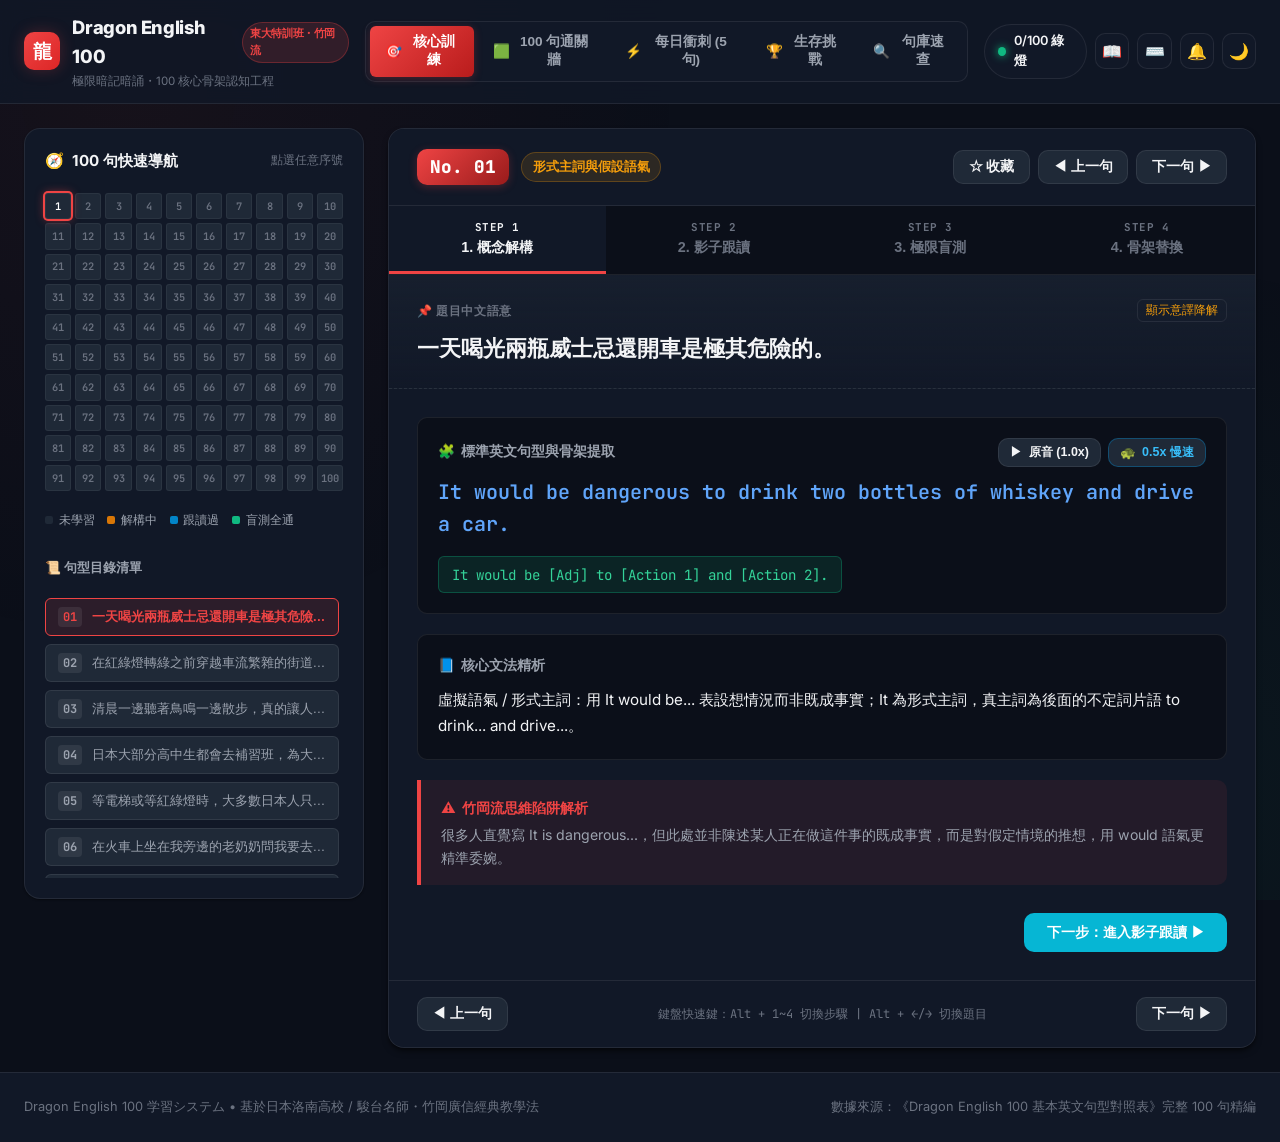
==== index.html @ 89b25649 "initial version" ====
<!DOCTYPE html>
<html lang="zh-TW" data-theme="dark">
<head>
  <meta charset="UTF-8">
  <meta name="viewport" content="width=device-width, initial-scale=1.0">
  <title>Dragon English 100 - 竹岡廣信「極限暗記暗誦」學習系統</title>
  <meta name="description" content="依據日本東大特訓班《龍櫻》名師竹岡廣信經典《Dragon English 基本英文100》打造的高效英語大腦骨架訓練 Web 應用。">
  <link rel="stylesheet" href="style.css">
  <link rel="preconnect" href="https://fonts.googleapis.com">
  <link rel="preconnect" href="https://fonts.gstatic.com" crossorigin>
  <link href="https://fonts.googleapis.com/css2?family=Inter:wght@400;500;600;700;800&family=JetBrains+Mono:wght@400;500;600;700;800&display=swap" rel="stylesheet">
</head>
<body>
  <!-- Ambient Background Lighting -->
  <div class="bg-ambient"></div>

  <!-- Header & Navigation -->
  <header>
    <div class="header-container">
      <div class="brand" onclick="app.switchView('study')">
        <div class="brand-icon">龍</div>
        <div class="brand-titles">
          <div class="brand-main">
            Dragon English 100
            <span class="brand-badge">東大特訓班・竹岡流</span>
          </div>
          <div class="brand-sub">極限暗記暗誦・100 核心骨架認知工程</div>
        </div>
      </div>

      <nav class="nav-tabs">
        <button class="nav-tab-btn active" data-view="study">
          <span>🎯</span> 核心訓練
        </button>
        <button class="nav-tab-btn" data-view="grid">
          <span>🟩</span> 100 句通關牆
        </button>
        <button class="nav-tab-btn" data-view="sprint">
          <span>⚡</span> 每日衝刺 (5句)
        </button>
        <button class="nav-tab-btn" data-view="survival">
          <span>🏆</span> 生存挑戰
        </button>
        <button class="nav-tab-btn" data-view="explorer">
          <span>🔍</span> 句庫速查
        </button>
      </nav>

      <div class="header-actions">
        <div class="header-stats-pill" title="100 句盲測全通關進度">
          <span class="stat-green-dot"></span>
          <span id="header-mastered-count">0/100 綠燈</span>
        </div>
        <button class="btn-icon" id="btn-open-guide" title="竹岡廣信暗記暗誦法導讀">📖</button>
        <button class="btn-icon" id="btn-open-shortcuts" title="鍵盤快捷鍵指南">⌨️</button>
        <button class="btn-icon" id="btn-toggle-sound" title="切換音效提示">🔔</button>
        <button class="btn-icon" id="btn-toggle-theme" title="切換深淺模式">🌙</button>
      </div>
    </div>
  </header>

  <!-- Main Content Areas -->
  <main>

    <!-- VIEW 1: STUDY & FOUR-STEP INTERACTIVE WORKSPACE -->
    <section class="view-section active" data-view="study" id="view-study">
      <div class="study-layout">
        
        <!-- Left Sidebar: Mini Grid & Quick Selector -->
        <aside class="study-sidebar">
          <div class="sidebar-header">
            <span class="sidebar-title"><span>🧭</span> 100 句快速導航</span>
            <span class="shortcuts-hint">點選任意序號</span>
          </div>

          <!-- Mini 10x10 Grid -->
          <div class="mini-grid" id="mini-grid"></div>

          <!-- Grid Status Legend -->
          <div class="grid-legend">
            <div class="legend-item"><span class="legend-dot" style="background: var(--grid-unstarted);"></span>未學習</div>
            <div class="legend-item"><span class="legend-dot" style="background: var(--grid-learning);"></span>解構中</div>
            <div class="legend-item"><span class="legend-dot" style="background: var(--grid-shadowed);"></span>跟讀過</div>
            <div class="legend-item"><span class="legend-dot" style="background: var(--grid-mastered);"></span>盲測全通</div>
          </div>

          <!-- Sidebar Quick Sentence List -->
          <div style="font-size: 0.8rem; font-weight: 700; color: var(--text-secondary); margin-top: 0.5rem;">
            📜 句型目錄清單
          </div>
          <div class="sidebar-list-container" id="sidebar-sentence-list"></div>
        </aside>

        <!-- Right Main Panel: Four-Step Training Deck -->
        <div class="study-card-panel">
          
          <!-- Card Header Bar -->
          <div class="card-header-bar">
            <div class="card-index-title">
              <span class="card-number-badge" id="card-id-badge">No. 01</span>
              <span class="card-category-tag" id="card-category-tag">形式主詞與假設語氣</span>
            </div>
            <div class="card-nav-controls">
              <button class="btn-pill btn-bookmark" id="btn-bookmark">☆ 收藏</button>
              <button class="btn-pill" id="btn-prev-sentence" title="上一句 (Alt + ←)">◀ 上一句</button>
              <button class="btn-pill" id="btn-next-sentence" title="下一句 (Alt + →)">下一句 ▶</button>
            </div>
          </div>

          <!-- Four-Step Tabs Header -->
          <div class="step-tabs-container">
            <button class="step-tab active" data-step="1">
              <span class="step-tab-num">STEP 1</span>
              <span class="step-tab-title">1. 概念解構</span>
            </button>
            <button class="step-tab" data-step="2">
              <span class="step-tab-num">STEP 2</span>
              <span class="step-tab-title">2. 影子跟讀</span>
            </button>
            <button class="step-tab" data-step="3">
              <span class="step-tab-num">STEP 3</span>
              <span class="step-tab-title">3. 極限盲測</span>
            </button>
            <button class="step-tab" data-step="4">
              <span class="step-tab-num">STEP 4</span>
              <span class="step-tab-title">4. 骨架替換</span>
            </button>
          </div>

          <!-- The Chinese Sentence Banner (Always Visible anchor) -->
          <div class="chinese-prompt-banner">
            <div class="prompt-label-row">
              <span class="prompt-label">📌 題目中文語意</span>
              <button class="btn-toggle-simplified" id="btn-toggle-simplified">顯示意譯降解</button>
            </div>
            <div class="main-cn-text" id="prompt-main-cn">一天喝光兩瓶威士忌還開車是極其危險的。</div>
            <div class="simplified-cn-text" id="prompt-simplified-cn">💡 和文和訳（思考降解）：如果喝了兩瓶威士忌又開車，那會非常危險。</div>
          </div>

          <!-- ========================================== -->
          <!-- STEP 1 CONTENT: 概念解構                   -->
          <!-- ========================================== -->
          <div class="step-content-body active" data-step="1" id="step-1-body">
            <div class="deconstruct-grid">
              
              <!-- English Standard & Syntax Skeleton -->
              <div class="deconstruct-block">
                <div style="display: flex; justify-content: space-between; align-items: center; margin-bottom: 0.6rem; flex-wrap: wrap; gap: 0.5rem;">
                  <div class="block-title" style="margin-bottom: 0;"><span>🧩</span> 標準英文句型與骨架提取</div>
                  <div style="display: flex; gap: 0.4rem; align-items: center;">
                    <button class="btn-pill" id="btn-step1-speak" style="font-size: 0.78rem; padding: 0.3rem 0.7rem;" title="播放標準原音">
                      <span>▶</span> 原音 (1.0x)
                    </button>
                    <button class="btn-pill" id="btn-step1-speak-half" style="font-size: 0.78rem; padding: 0.3rem 0.7rem; color: #38bdf8; border-color: rgba(2, 132, 199, 0.4);" title="0.5 倍慢速朗讀，聽清每個單字發音細節">
                      <span>🐢</span> 0.5x 慢速
                    </button>
                  </div>
                </div>
                <div class="english-sentence-preview" id="deconstruct-en-preview">
                  It would be dangerous to drink two bottles of whiskey and drive a car.
                </div>
                <div class="syntax-skeleton-tag" id="deconstruct-skeleton">
                  It would be [Adj] to [Action 1] and [Action 2].
                </div>
              </div>

              <!-- Core Grammar Explanation -->
              <div class="deconstruct-block">
                <div class="block-title"><span>📘</span> 核心文法精析</div>
                <div class="grammar-explanation-text" id="deconstruct-grammar">
                  虛擬語氣 / 形式主詞：用 It would be... 表設想情況而非既成事實；It 為形式主詞，真主詞為後面的不定詞片語 to drink... and drive...。
                </div>
              </div>

              <!-- Pitfall & Native Mindset Alert -->
              <div class="pitfall-alert-box">
                <div class="pitfall-title"><span>⚠️</span> 竹岡流思維陷阱解析</div>
                <div class="pitfall-body" id="deconstruct-pitfall">
                  很多人直覺寫 It is dangerous...，但此處並非陳述某人正在做這件事的既成事實，而是對假定情境的推想，用 would 語氣更精準委婉。
                </div>
              </div>

              <!-- Next Action Button -->
              <div style="display: flex; justify-content: flex-end; margin-top: 0.5rem;">
                <button class="btn-pill" onclick="app.switchStep(2)" style="background: var(--accent-cyan); color: #fff; border: none; padding: 0.65rem 1.4rem;">
                  下一步：進入影子跟讀 ▶
                </button>
              </div>

            </div>
          </div>

          <!-- ========================================== -->
          <!-- STEP 2 CONTENT: 影子跟讀 (Shadowing)      -->
          <!-- ========================================== -->
          <div class="step-content-body" data-step="2" id="step-2-body">
            <div class="shadowing-container">
              <div class="shadowing-card">
                <div style="font-size: 0.85rem; font-weight: 700; color: var(--text-muted); text-transform: uppercase;">
                  🎧 聽原音節奏，語音肌肉同步跟讀
                </div>
                
                <div class="shadowing-en-text" id="shadowing-en-text">
                  It would be dangerous to drink two bottles of whiskey and drive a car.
                </div>

                <!-- Waveform Animation -->
                <div class="audio-waveform" id="audio-waveform">
                  <div class="wave-bar"></div>
                  <div class="wave-bar"></div>
                  <div class="wave-bar"></div>
                  <div class="wave-bar"></div>
                  <div class="wave-bar"></div>
                  <div class="wave-bar"></div>
                  <div class="wave-bar"></div>
                  <div class="wave-bar"></div>
                  <div class="wave-bar"></div>
                  <div class="wave-bar"></div>
                </div>

                <!-- Audio Speed & Voice Controls -->
                <div class="audio-controls-row">
                  <button class="btn-play-large" id="btn-play-shadow" title="以當前語速朗讀原音 (Space)">
                    <span>▶</span> 播放原音 (Space)
                  </button>

                  <button class="btn-play-half" id="btn-play-half-speed" title="以 0.5 倍超慢速朗讀，聽清每個單字咬字與連音細節">
                    <span>🐢</span> 0.5x 慢速朗讀
                  </button>

                  <button class="btn-pill" id="btn-loop-shadow">
                    🔄 開始循環跟讀 (3次)
                  </button>

                  <div class="audio-settings-group">
                    <span>⚡ 語速:</span>
                    <select class="select-rate" id="select-rate">
                      <option value="0.5">0.5x (超慢清晰)</option>
                      <option value="0.8">0.8x (慢速雕刻)</option>
                      <option value="1.0" selected>1.0x (標準語速)</option>
                      <option value="1.2">1.2x (極速挑戰)</option>
                    </select>
                  </div>

                  <div class="audio-settings-group">
                    <span>🗣️ 口音:</span>
                    <select class="select-voice" id="select-voice"></select>
                  </div>
                </div>

                <div class="shadowing-loop-badge">
                  <span>💡 影子跟讀訣竅：耳朵聽到的半秒後，嘴巴立刻不看文字同步複誦，定型語音神經肌肉。</span>
                </div>
              </div>

              <!-- Complete Shadowing Button -->
              <button class="btn-shadow-complete" id="btn-shadow-complete">
                <span>✓</span> 我已跟讀熟練，進入極限盲測
              </button>
            </div>
          </div>

          <!-- ========================================== -->
          <!-- STEP 3 CONTENT: 極限盲測默寫 (Blind Recall)-->
          <!-- ========================================== -->
          <div class="step-content-body" data-step="3" id="step-3-body">
            <div class="blind-recall-box">
              
              <!-- Countdown Bar -->
              <div class="countdown-bar-container">
                <div class="countdown-timer">
                  <span>⚡ 3秒神經反射倒數:</span>
                  <span class="timer-number" id="timer-count">3</span>
                  <span id="reflex-badge" class="brand-badge" style="display: none; background: rgba(16, 185, 129, 0.15); color: #10b981; border-color: #10b981;">
                    瞬發反射達成
                  </span>
                </div>
                <div class="recall-options-row">
                  <label class="checkbox-label">
                    <input type="checkbox" id="chk-countdown" checked>
                    開啟3秒倒數
                  </label>
                  <label class="checkbox-label">
                    <input type="checkbox" id="chk-strict-mode">
                    嚴格模式 (精確大小寫與標點)
                  </label>
                </div>
              </div>

              <!-- Terminal Coding Editor Style Input -->
              <div class="terminal-input-container">
                <div class="terminal-header">
                  <div class="terminal-dots">
                    <span class="dot dot-red"></span>
                    <span class="dot dot-yellow"></span>
                    <span class="dot dot-green"></span>
                  </div>
                  <div class="terminal-title">BLIND RECALL CONSOLE // STRICT WORD-DIFF</div>
                  <div class="shortcuts-hint">按 Enter 提交比對</div>
                </div>

                <textarea 
                  class="typing-textarea" 
                  id="typing-area" 
                  placeholder="只看題目中文，在此盲打完整英文句子（不假思索、一字不差）..."
                  autocomplete="off" 
                  autocorrect="off" 
                  autocapitalize="off" 
                  spellcheck="false"
                ></textarea>

                <div class="terminal-actions-bar">
                  <div style="display: flex; gap: 0.5rem; align-items: center;">
                    <button class="btn-peek-hint" id="btn-peek-hint" title="按 Tab 或點擊偷看提示">
                      👀 首字母提示 (Tab)
                    </button>
                    <span class="shortcuts-hint">Ctrl+Space 聽提示</span>
                  </div>

                  <button class="btn-submit-recall" id="btn-submit-recall">
                    <span>⚡</span> 提交驗證 (Enter)
                  </button>
                </div>
              </div>

              <!-- High Precision Diff Result Panel -->
              <div class="diff-result-panel" id="diff-result-panel">
                <div class="diff-header">
                  <div class="diff-status-badge perfect" id="diff-badge">
                    ✓ 100% 精準通關 (Mastered)
                  </div>
                  <button class="btn-pill" onclick="app.resetRecallState(); document.getElementById('typing-area').focus();" style="font-size: 0.78rem;">
                    🔄 重新盲測
                  </button>
                </div>

                <div class="diff-tokens-wrapper" id="diff-tokens-wrapper"></div>

                <div class="standard-solution-row">
                  <div>🎯 標準母語骨架參考：</div>
                  <div class="standard-solution-text" id="diff-standard-solution"></div>
                </div>

                <div style="display: flex; justify-content: flex-end; margin-top: 1rem;">
                  <button class="btn-pill" onclick="app.switchStep(4)" style="background: var(--accent-emerald); color: #fff; border: none;">
                    通關！進入骨架替換沙盒 ▶
                  </button>
                </div>
              </div>

            </div>
          </div>

          <!-- ========================================== -->
          <!-- STEP 4 CONTENT: 骨架替換沙盒 (Slot-Filling)-->
          <!-- ========================================== -->
          <div class="step-content-body" data-step="4" id="step-4-body">
            <div class="slot-sandbox-grid">
              
              <!-- Pattern Extraction Box -->
              <div class="slot-pattern-box">
                <div class="block-title"><span>🏗️</span> 文法骨架公式萃取</div>
                <div class="slot-formula" id="slot-formula-display">
                  It would be [Adj] to [Action 1] and [Action 2].
                </div>
              </div>

              <!-- Official Substitution Demo -->
              <div class="demo-substitution-box">
                <div class="block-title"><span>💼</span> 實戰情境抽換示範 (職場/日常實用)</div>
                <div class="demo-en" id="demo-slot-en">
                  It would be unwise to deploy the code and leave the office immediately.
                </div>
                <div class="demo-cn" id="demo-slot-cn">
                  發布代碼後立刻離開辦公室是極不明智的。
                </div>
              </div>

              <!-- User Custom Slot Writing -->
              <div class="user-slot-custom-card">
                <div class="block-title"><span>✍️</span> 打造你的個人造句筆記 (Slot-Filling Sandbox)</div>
                <input 
                  type="text" 
                  class="user-slot-input" 
                  id="user-slot-en-input" 
                  placeholder="保留核心骨架，寫入你工作或生活的英文造句..."
                >
                <input 
                  type="text" 
                  class="user-slot-cn-input" 
                  id="user-slot-cn-input" 
                  placeholder="此句的中文意思..."
                >
                <button class="btn-save-slot" id="btn-save-slot">
                  💾 儲存到個人筆記本
                </button>
              </div>

              <!-- Action next sentence -->
              <div style="display: flex; justify-content: space-between; align-items: center; margin-top: 1rem;">
                <button class="btn-pill" onclick="app.switchStep(3)">
                  ◀ 返回盲測重溫
                </button>
                <button class="btn-pill" onclick="if (app.currentId < 100) app.loadSentence(app.currentId + 1); app.switchStep(1);" style="background: var(--accent-dragon); color: #fff; border: none;">
                  進入下一句 (No. Next) ▶
                </button>
              </div>

            </div>
          </div>

          <!-- Bottom Footer Navigation Bar -->
          <div class="card-bottom-footer">
            <button class="btn-pill" id="btn-bottom-prev">◀ 上一句</button>
            <span class="shortcuts-hint">鍵盤快速鍵：Alt + 1~4 切換步驟 | Alt + ←/→ 切換題目</span>
            <button class="btn-pill" id="btn-bottom-next">下一句 ▶</button>
          </div>

        </div>

      </div>
    </section>

    <!-- VIEW 2: 100-GRID MASTERY WALL (10x10 全綠通關牆) -->
    <section class="view-section" data-view="grid" id="view-grid">
      <div class="grid-view-container">
        
        <!-- Header & Stats Overview -->
        <div class="grid-view-header">
          <div>
            <h2 style="font-size: 1.5rem; font-weight: 800; display: flex; align-items: center; gap: 0.6rem;">
              <span>🟩</span> 100 句全綠通關牆
            </h2>
            <p style="color: var(--text-secondary); font-size: 0.9rem; margin-top: 0.2rem;">
              竹岡名言：「每熟記一句，大腦就多一條自動化反射神經。」目標是點亮整座 10x10 綠燈矩陣！
            </p>
          </div>

          <div class="grid-stats-cards">
            <div class="stat-card">
              <div class="stat-number stat-val-mastered" style="color: var(--accent-emerald);">0</div>
              <div class="stat-title">已點亮綠燈</div>
            </div>
            <div class="stat-card">
              <div class="stat-number stat-val-percent" style="color: #38bdf8;">0%</div>
              <div class="stat-title">全句通關率</div>
            </div>
            <div class="stat-card">
              <div class="stat-number stat-val-learning" style="color: #fbbf24;">0</div>
              <div class="stat-title">研練中</div>
            </div>
            <div class="stat-card">
              <div class="stat-number stat-val-mistakes" style="color: #ef4444;">0</div>
              <div class="stat-title">錯題待強化</div>
            </div>
          </div>
        </div>

        <!-- Filter Tags -->
        <div class="grid-filter-bar">
          <button class="btn-filter-tag active" data-filter="all">全部 (100)</button>
          <button class="btn-filter-tag" data-filter="mastered">已通關綠燈</button>
          <button class="btn-filter-tag" data-filter="incomplete">未通關</button>
          <button class="btn-filter-tag" data-filter="mistakes">錯題強化庫</button>
          <button class="btn-filter-tag" data-filter="bookmarked">我的收藏</button>
        </div>

        <!-- The 10x10 Large Grid Wall -->
        <div class="large-100-grid" id="large-100-grid"></div>

      </div>
    </section>

    <!-- VIEW 3: DAILY SPRINT (每日衝刺 5 句) -->
    <section class="view-section" data-view="sprint" id="view-sprint">
      <div class="sprint-container">
        
        <div class="sprint-header-card">
          <div>
            <h2 style="font-size: 1.4rem; font-weight: 800; display: flex; align-items: center; gap: 0.5rem;">
              <span>⚡</span> 每日 5 句極限衝刺 (Daily Sprint)
            </h2>
            <p style="color: var(--text-secondary); font-size: 0.88rem; margin-top: 0.2rem;">
              依據艾賓浩斯間隔重複法：精選 3 句新句 + 2 句溫故複習句，10 分鐘形成記憶高壓閉環。
            </p>
          </div>
          <div class="sprint-progress-dots" id="sprint-progress-dots"></div>
        </div>

        <div id="sprint-content-area" class="study-card-panel" style="padding: 2rem;">
          <div style="font-size: 0.8rem; font-weight: 700; color: var(--text-muted); text-transform: uppercase; margin-bottom: 0.5rem;">
            🎯 題目中文提示
          </div>
          <div style="font-size: 1.4rem; font-weight: 700; margin-bottom: 1.5rem; line-height: 1.5;" id="sprint-prompt-cn">
            題目載入中...
          </div>

          <div class="terminal-input-container">
            <div class="terminal-header">
              <span class="terminal-title">SPRINT RECALL // INSTANT TYPING</span>
              <span class="shortcuts-hint">按 Enter 送出</span>
            </div>
            <textarea 
              class="typing-textarea" 
              id="sprint-typing-area" 
              placeholder="請直接盲打英文句子..."
              style="min-height: 85px;"
            ></textarea>
            <div style="display: flex; justify-content: space-between; align-items: center; margin-top: 0.75rem;">
              <button class="btn-pill" id="btn-skip-sprint" style="font-size: 0.8rem;">
                跳過此題 ⏭
              </button>
              <button class="btn-submit-recall" id="btn-submit-sprint">
                驗證並晉級 ▶
              </button>
            </div>
          </div>

          <div class="diff-result-panel" id="sprint-diff-panel" style="margin-top: 1.25rem;">
            <div id="sprint-diff-feedback"></div>
          </div>
        </div>

      </div>
    </section>

    <!-- VIEW 4: SURVIVAL CHALLENGE (百句極限生存戰) -->
    <section class="view-section" data-view="survival" id="view-survival">
      <div class="survival-container">
        
        <div class="survival-hud">
          <div class="survival-lives" id="survival-hearts">❤️❤️❤️</div>
          <div class="survival-score-board" id="survival-score">得分: 0</div>
          <div style="font-size: 0.95rem; font-weight: 700; color: #38bdf8;" id="survival-streak">連勝: 0</div>
          <div style="font-size: 0.85rem; color: var(--text-muted);" id="survival-highscore">歷史最佳: 0</div>
        </div>

        <!-- Start Card -->
        <div class="study-card-panel" id="survival-start-card" style="padding: 3rem 2rem; text-align: center;">
          <h2 style="font-size: 1.7rem; font-weight: 800; color: #ef4444; margin-bottom: 1rem;">
            🔥 百句極限生存挑戰 (Survival Mode)
          </h2>
          <p style="color: var(--text-secondary); max-width: 550px; margin: 0 auto 2rem; line-height: 1.7;">
            高壓無提示盲測！從 100 句中隨機抽題，每題限時 20 秒。答錯一字或超時即扣 1 顆心，連勝將啟動得分加倍乘數，挑戰你的神經肌肉極限！
          </p>
          <button class="btn-submit-recall" id="btn-start-survival" style="font-size: 1.1rem; padding: 0.8rem 2.2rem; margin: 0 auto;">
            ⚡ 立即開始挑戰
          </button>
        </div>

        <!-- Gameplay Card -->
        <div class="study-card-panel" id="survival-play-card" style="padding: 2rem; display: none;">
          <div style="display: flex; justify-content: space-between; align-items: center; margin-bottom: 0.75rem;">
            <span style="font-size: 0.8rem; font-weight: 700; color: var(--text-muted);">SURVIVAL QUESTION</span>
            <span style="font-family: var(--font-mono); font-weight: 800; font-size: 1.1rem; color: #ef4444;" id="survival-timer-val">20s</span>
          </div>

          <div style="font-size: 1.35rem; font-weight: 700; margin-bottom: 1.25rem;" id="survival-prompt-cn"></div>

          <div class="terminal-input-container">
            <textarea 
              class="typing-textarea" 
              id="survival-typing-area" 
              placeholder="極速盲打英文..."
              style="min-height: 80px;"
            ></textarea>
            <div style="display: flex; justify-content: flex-end; margin-top: 0.5rem;">
              <button class="btn-submit-recall" id="btn-submit-survival">
                提交驗證 (Enter)
              </button>
            </div>
          </div>
        </div>

        <!-- Game Over Card -->
        <div class="study-card-panel" id="survival-gameover-card" style="padding: 3rem 2rem; text-align: center; display: none;">
          <h2 style="font-size: 1.6rem; font-weight: 800; color: #ef4444; margin-bottom: 0.5rem;">
            💀 生存挑戰結束
          </h2>
          <p style="color: var(--text-secondary); margin-bottom: 1.5rem;">生命值耗盡！但每一次挫折都是神經迴路重建的契機。</p>
          
          <div style="font-size: 2.2rem; font-family: var(--font-mono); font-weight: 800; color: #fbbf24; margin-bottom: 0.5rem;" id="survival-final-score">
            0
          </div>
          <div style="color: var(--text-muted); font-size: 0.9rem; margin-bottom: 2rem;">
            本次得分 | 歷史最高紀錄: <span id="survival-final-high">0</span>
          </div>

          <button class="btn-submit-recall" id="btn-restart-survival" style="margin: 0 auto;">
            🔄 再挑戰一次
          </button>
        </div>

      </div>
    </section>

    <!-- VIEW 5: SENTENCE EXPLORER (全句庫速查) -->
    <section class="view-section" data-view="explorer" id="view-explorer">
      <div class="explorer-container">
        
        <div class="explorer-search-bar">
          <span style="font-size: 1.2rem;">🔍</span>
          <input 
            type="text" 
            class="explorer-input" 
            id="explorer-search-input" 
            placeholder="搜尋關鍵單字、中文語意、句型語法（例如：wish, 倒裝, 形式主詞, 吹風機）..."
          >
          <select class="select-rate" id="explorer-category-select" style="background: var(--bg-tertiary); padding: 4px 10px; border-radius: var(--radius-sm);">
            <option value="all">全部分類 (All Categories)</option>
            <option value="形式主詞與假設語氣">形式主詞與假設語氣</option>
            <option value="時態與副詞子句">時態與副詞子句</option>
            <option value="分詞構句與感官動詞">分詞構句與感官動詞</option>
            <option value="不定詞與數量詞">不定詞與數量詞</option>
            <option value="無生物主詞慣用句">無生物主詞慣用句</option>
            <option value="對稱連接詞結構">對稱連接詞結構</option>
            <option value="倍數比較句型">倍數比較句型</option>
            <option value="心智動詞與 succeed in">心智動詞與重要句型</option>
          </select>
        </div>

        <div class="sentences-table-wrapper" id="sentences-table-wrapper"></div>

      </div>
    </section>

  </main>

  <!-- GUIDE MODAL (竹岡廣信 100 句暗記暗誦法名師導讀) -->
  <div class="modal-overlay" id="guide-modal">
    <div class="modal-box">
      <div class="modal-header">
        <div class="modal-title"><span>📖</span> 竹岡廣信「100 句極限暗記暗誦法」完整導讀</div>
        <button class="btn-icon" id="btn-close-guide">✕</button>
      </div>
      <div class="modal-body">
        
        <div class="guide-quote-box">
          「不要盲目死背成百上千個句型，而是精選 100 個極具代表性的核心句子，徹底理解並一字不差地熟記，以此打通英文寫作與口語表達的骨架。」<br>
          <span style="font-size: 0.85rem; color: #ef4444; font-weight: 700;">—— 竹岡廣信（漫畫《東大特訓班 / 龍櫻》英語名師原型）</span>
        </div>

        <div>
          <h3>一、為什麼是「只練 100 句」？</h3>
          <p>
            許多人學英文陷入「收集癖」：背了 3000 個片語、刷了無數考題，真正要寫 Email 或開口時，腦袋依然先跑出中文，再試圖把每個字逐字直譯，導致文法漏洞百出、語速極慢。
          </p>
          <p>
            竹岡流的核心在於<strong>「認知頻寬的釋放」</strong>：
          </p>
          <ul>
            <li><strong>打造認知骨架（Mental Schema）：</strong>精選的 100 個句子涵蓋了英語表達中 90% 以上的時態交替、條件虛擬、因果承接與無生物主詞結構。</li>
            <li><strong>自動化輸出（Automated Output）：</strong>當這 100 個句子的句型結構被練到像本能一樣反射時，大腦便不需要在「主謂一致、時態變化、介系詞搭配」上消耗運算資源，只需替換核心名詞或動詞。</li>
          </ul>
        </div>

        <div>
          <h3>二、三大命題核心與特色</h3>
          <ul>
            <li><strong>時態精準度（Tense）：</strong>精確區分現在完成式、過去式、進行式與假設語氣的細微時態差異。</li>
            <li><strong>上下文與語境邏輯（Context & Logic）：</strong>避免日式/中式英文的硬翻，強調因果與邏輯連結。</li>
            <li><strong>道地自然表達：</strong>去除生硬或不自然的辭藻，只選用英語母語人士常用且精確的句構。</li>
            <li><strong>「換句話說」思維（和文和訳）：</strong>遇到生硬或抽象的中文句子時，先將其降解為「小學生也能懂的具體主謂賓邏輯」，再進行英文輸出。</li>
          </ul>
        </div>

        <div>
          <h3>三、四步極限訓練流程</h3>
          <ul>
            <li><strong>第一步：概念解構（Deconstruct）——</strong>弄懂為什麼用這個時態、介系詞，以及母語人士在該語境下的思維方式。</li>
            <li><strong>第二步：影子跟讀（Shadowing）——</strong>不看文字，耳朵聽音檔，嘴巴慢半拍同步跟讀，建立發音語律與肌肉定型。</li>
            <li><strong>第三步：極限盲測（Blind Recall）——</strong>蓋住英文，只看中文語意，3 秒之內不假思索、一字不差地口頭輸出與打字默寫。</li>
            <li><strong>第四步：骨架替換（Slot-Filling）——</strong>保留句子的文法骨架，將主詞、動詞與名詞抽換為自己生活或工作中的實際情境。</li>
          </ul>
        </div>

        <div>
          <h3>四、避坑指南：實踐時的三大禁忌</h3>
          <ul>
            <li><strong>禁忌一：只動眼，不動筆與嘴。</strong>光看解答覺得「我懂」，到了白紙默寫或口頭輸出時錯誤百出。真正的掌握以「無提示盲寫 100% 正確」為唯一標準。</li>
            <li><strong>禁忌二：貪多嚼不爛。</strong>一天硬背 20 句，隔天全忘。建議每天精雕 3～5 句，利用間隔重複，把 100 句切成 1 個月的刻意練習週期。</li>
            <li><strong>禁忌三：忽略和文和訳。</strong>避免字句怪異的 Chinglish，先降解思考再輸出。</li>
          </ul>
        </div>

        <div style="text-align: right; margin-top: 1rem;">
          <button class="btn-pill" id="btn-reset-data" style="color: #ef4444; font-size: 0.8rem;">
            ⚠️ 重置所有學習進度與筆記
          </button>
        </div>

      </div>
    </div>
  </div>

  <!-- SHORTCUTS MODAL -->
  <div class="modal-overlay" id="shortcuts-modal">
    <div class="modal-box" style="max-width: 550px;">
      <div class="modal-header">
        <div class="modal-title"><span>⌨️</span> 鍵盤高效快捷鍵</div>
        <button class="btn-icon" id="btn-close-shortcuts">✕</button>
      </div>
      <div class="modal-body" style="gap: 1rem;">
        <table style="width: 100%; border-collapse: collapse; font-size: 0.9rem;">
          <tr style="border-bottom: 1px solid var(--bg-card-border);">
            <td style="padding: 0.6rem 0; font-family: var(--font-mono); color: #38bdf8;">Enter</td>
            <td style="color: var(--text-secondary);">提交盲測 / 驗證默寫結果</td>
          </tr>
          <tr style="border-bottom: 1px solid var(--bg-card-border);">
            <td style="padding: 0.6rem 0; font-family: var(--font-mono); color: #38bdf8;">Ctrl + Space</td>
            <td style="color: var(--text-secondary);">隨時朗讀當前句子原音 (1.0x)</td>
          </tr>
          <tr style="border-bottom: 1px solid var(--bg-card-border);">
            <td style="padding: 0.6rem 0; font-family: var(--font-mono); color: #38bdf8;">Ctrl + Alt + Space</td>
            <td style="color: var(--text-secondary);">隨時以 0.5 倍慢速朗讀 (聽清細節)</td>
          </tr>
          <tr style="border-bottom: 1px solid var(--bg-card-border);">
            <td style="padding: 0.6rem 0; font-family: var(--font-mono); color: #38bdf8;">Tab</td>
            <td style="color: var(--text-secondary);">盲測輸入區中獲取首字母提示 (Peek)</td>
          </tr>
          <tr style="border-bottom: 1px solid var(--bg-card-border);">
            <td style="padding: 0.6rem 0; font-family: var(--font-mono); color: #38bdf8;">Alt + 1 ~ 4</td>
            <td style="color: var(--text-secondary);">快速切換：1.解構 / 2.跟讀 / 3.盲測 / 4.造句</td>
          </tr>
          <tr>
            <td style="padding: 0.6rem 0; font-family: var(--font-mono); color: #38bdf8;">Alt + ← / →</td>
            <td style="color: var(--text-secondary);">切換上一句 / 下一句</td>
          </tr>
        </table>
      </div>
    </div>
  </div>

  <!-- Toast Notification Container -->
  <div class="toast-container" id="toast-container"></div>

  <!-- Footer -->
  <footer>
    <div style="max-width: 1400px; margin: 0 auto; display: flex; justify-content: space-between; align-items: center; flex-wrap: wrap; gap: 1rem;">
      <div>Dragon English 100 学習システム • 基於日本洛南高校 / 駿台名師・竹岡廣信經典教學法</div>
      <div>數據來源：《Dragon English 100 基本英文句型對照表》完整 100 句精編</div>
    </div>
  </footer>

  <!-- Scripts -->
  <script src="data.js"></script>
  <script src="app.js"></script>
</body>
</html>
---- style.css ----
/* ========================================================
   Dragon English 100 - 極限暗記暗誦學習系統
   ======================================================== */

:root {
  --font-sans: 'Inter', -apple-system, BlinkMacSystemFont, "Segoe UI", Roboto, "Helvetica Neue", "PingFang TC", "Microsoft JhengHei", sans-serif;
  --font-mono: 'JetBrains Mono', 'Fira Code', Menlo, Monaco, Consolas, "Courier New", monospace;

  /* Dark Theme (Default) */
  --bg-primary: #0b0f19;
  --bg-secondary: #111827;
  --bg-tertiary: #1f2937;
  --bg-card: rgba(17, 24, 39, 0.85);
  --bg-card-border: rgba(255, 255, 255, 0.08);

  --text-primary: #f3f4f6;
  --text-secondary: #9ca3af;
  --text-muted: #6b7280;

  --accent-dragon: #ef4444;       /* 龍櫻象徵赤紅 */
  --accent-dragon-glow: rgba(239, 68, 68, 0.25);
  --accent-gold: #f59e0b;         /* 解構金 */
  --accent-cyan: #06b6d4;         /* 跟讀藍 */
  --accent-emerald: #10b981;      /* 通關綠 */
  --accent-emerald-glow: rgba(16, 185, 129, 0.3);

  /* Status Colors for 10x10 Grid */
  --grid-unstarted: #1f2937;
  --grid-learning: #d97706;
  --grid-shadowed: #0284c7;
  --grid-mastered: #10b981;

  /* Diff Feedback Colors */
  --diff-correct-bg: rgba(16, 185, 129, 0.18);
  --diff-correct-text: #34d399;
  --diff-correct-border: #059669;

  --diff-wrong-bg: rgba(239, 68, 68, 0.18);
  --diff-wrong-text: #f87171;
  --diff-wrong-border: #dc2626;

  --diff-warn-bg: rgba(245, 158, 11, 0.18);
  --diff-warn-text: #fbbf24;
  --diff-warn-border: #d97706;

  --radius-sm: 6px;
  --radius-md: 10px;
  --radius-lg: 16px;
  --radius-full: 9999px;

  --shadow-sm: 0 1px 2px 0 rgba(0, 0, 0, 0.4);
  --shadow-md: 0 4px 6px -1px rgba(0, 0, 0, 0.5), 0 2px 4px -2px rgba(0, 0, 0, 0.5);
  --shadow-lg: 0 10px 25px -5px rgba(0, 0, 0, 0.6), 0 8px 10px -6px rgba(0, 0, 0, 0.6);
  --shadow-glow: 0 0 20px rgba(16, 185, 129, 0.25);
  --transition: all 0.2s cubic-bezier(0.4, 0, 0.2, 1);
}

[data-theme="light"] {
  --bg-primary: #f8fafc;
  --bg-secondary: #ffffff;
  --bg-tertiary: #f1f5f9;
  --bg-card: rgba(255, 255, 255, 0.95);
  --bg-card-border: rgba(0, 0, 0, 0.08);

  --text-primary: #0f172a;
  --text-secondary: #475569;
  --text-muted: #94a3b8;

  --grid-unstarted: #e2e8f0;
  --grid-learning: #f59e0b;
  --grid-shadowed: #0284c7;
  --grid-mastered: #10b981;

  --diff-correct-bg: #d1fae5;
  --diff-correct-text: #065f46;
  --diff-correct-border: #34d399;

  --diff-wrong-bg: #fee2e2;
  --diff-wrong-text: #991b1b;
  --diff-wrong-border: #f87171;

  --diff-warn-bg: #fef3c7;
  --diff-warn-text: #92400e;
  --diff-warn-border: #fcd34d;

  --shadow-sm: 0 1px 2px 0 rgba(0, 0, 0, 0.05);
  --shadow-md: 0 4px 6px -1px rgba(0, 0, 0, 0.1);
  --shadow-lg: 0 10px 25px -5px rgba(0, 0, 0, 0.1);
}

/* Base Styles */
* {
  box-sizing: border-box;
  margin: 0;
  padding: 0;
}

body {
  font-family: var(--font-sans);
  background-color: var(--bg-primary);
  color: var(--text-primary);
  line-height: 1.6;
  min-height: 100vh;
  display: flex;
  flex-direction: column;
  transition: background-color 0.3s ease, color 0.3s ease;
  overflow-x: hidden;
}

/* Background gradient effect */
.bg-ambient {
  position: fixed;
  top: 0;
  left: 0;
  width: 100vw;
  height: 100vh;
  background: 
    radial-gradient(circle at 10% 10%, rgba(239, 68, 68, 0.05) 0%, transparent 40%),
    radial-gradient(circle at 90% 90%, rgba(16, 185, 129, 0.05) 0%, transparent 40%);
  pointer-events: none;
  z-index: 0;
}

/* Header & Navbar */
header {
  position: sticky;
  top: 0;
  z-index: 50;
  background-color: var(--bg-card);
  backdrop-filter: blur(12px);
  border-bottom: 1px solid var(--bg-card-border);
}

.header-container {
  max-width: 1400px;
  margin: 0 auto;
  padding: 0.8rem 1.5rem;
  display: flex;
  align-items: center;
  justify-content: space-between;
  gap: 1rem;
}

.brand {
  display: flex;
  align-items: center;
  gap: 0.75rem;
  cursor: pointer;
  text-decoration: none;
  color: inherit;
}

.brand-icon {
  width: 38px;
  height: 38px;
  background: linear-gradient(135deg, #ef4444, #dc2626);
  border-radius: var(--radius-md);
  display: flex;
  align-items: center;
  justify-content: center;
  color: #fff;
  font-weight: 800;
  font-size: 1.2rem;
  box-shadow: 0 0 15px var(--accent-dragon-glow);
}

.brand-titles {
  display: flex;
  flex-direction: column;
}

.brand-main {
  font-size: 1.15rem;
  font-weight: 800;
  letter-spacing: -0.02em;
  display: flex;
  align-items: center;
  gap: 0.5rem;
}

.brand-badge {
  font-size: 0.68rem;
  font-weight: 600;
  padding: 2px 7px;
  background-color: rgba(239, 68, 68, 0.15);
  color: #ef4444;
  border: 1px solid rgba(239, 68, 68, 0.3);
  border-radius: var(--radius-full);
}

.brand-sub {
  font-size: 0.72rem;
  color: var(--text-muted);
}

/* Nav Tabs */
nav.nav-tabs {
  display: flex;
  gap: 0.25rem;
  background: var(--bg-secondary);
  padding: 4px;
  border-radius: var(--radius-md);
  border: 1px solid var(--bg-card-border);
}

.nav-tab-btn {
  background: transparent;
  border: none;
  padding: 0.45rem 0.9rem;
  font-size: 0.85rem;
  font-weight: 600;
  color: var(--text-secondary);
  border-radius: var(--radius-sm);
  cursor: pointer;
  transition: var(--transition);
  display: flex;
  align-items: center;
  gap: 0.4rem;
}

.nav-tab-btn:hover {
  color: var(--text-primary);
  background: var(--bg-tertiary);
}

.nav-tab-btn.active {
  color: #ffffff;
  background: linear-gradient(135deg, #ef4444, #b91c1c);
  box-shadow: 0 2px 8px var(--accent-dragon-glow);
}

/* Header Utilities */
.header-actions {
  display: flex;
  align-items: center;
  gap: 0.5rem;
}

.btn-icon {
  background: var(--bg-secondary);
  border: 1px solid var(--bg-card-border);
  color: var(--text-secondary);
  width: 36px;
  height: 36px;
  border-radius: var(--radius-md);
  display: inline-flex;
  align-items: center;
  justify-content: center;
  cursor: pointer;
  transition: var(--transition);
  font-size: 1rem;
}

.btn-icon:hover {
  color: var(--text-primary);
  border-color: var(--text-muted);
}

.header-stats-pill {
  display: flex;
  align-items: center;
  gap: 0.5rem;
  background: var(--bg-secondary);
  border: 1px solid var(--bg-card-border);
  padding: 0.35rem 0.8rem;
  border-radius: var(--radius-full);
  font-size: 0.8rem;
  font-weight: 600;
}

.stat-green-dot {
  width: 9px;
  height: 9px;
  border-radius: 50%;
  background-color: var(--accent-emerald);
  box-shadow: 0 0 8px var(--accent-emerald);
}

/* Main Container */
main {
  position: relative;
  z-index: 1;
  max-width: 1400px;
  margin: 0 auto;
  padding: 1.5rem;
  width: 100%;
  flex: 1;
}

/* View Sections */
.view-section {
  display: none;
  animation: fadeIn 0.25s ease-in-out;
}

.view-section.active {
  display: block;
}

@keyframes fadeIn {
  from { opacity: 0; transform: translateY(6px); }
  to { opacity: 1; transform: translateY(0); }
}

/* ========================================================
   STUDY VIEW (FOUR-STEP WORKSPACE)
   ======================================================== */

.study-layout {
  display: grid;
  grid-template-columns: 340px 1fr;
  gap: 1.5rem;
  align-items: start;
}

/* Sidebar: Quick Navigation & Mini Grid */
.study-sidebar {
  background: var(--bg-secondary);
  border: 1px solid var(--bg-card-border);
  border-radius: var(--radius-lg);
  padding: 1.25rem;
  position: sticky;
  top: 5rem;
  box-shadow: var(--shadow-sm);
  display: flex;
  flex-direction: column;
  gap: 1.25rem;
}

.sidebar-header {
  display: flex;
  align-items: center;
  justify-content: space-between;
}

.sidebar-title {
  font-size: 0.95rem;
  font-weight: 700;
  display: flex;
  align-items: center;
  gap: 0.5rem;
}

.mini-grid {
  display: grid;
  grid-template-columns: repeat(10, 1fr);
  gap: 4px;
}

.grid-cell {
  aspect-ratio: 1;
  border-radius: 3px;
  background-color: var(--grid-unstarted);
  border: 1px solid rgba(255, 255, 255, 0.05);
  display: flex;
  align-items: center;
  justify-content: center;
  font-size: 0.65rem;
  font-family: var(--font-mono);
  font-weight: 600;
  color: var(--text-muted);
  cursor: pointer;
  transition: transform 0.15s ease, background-color 0.2s ease, box-shadow 0.2s ease;
  user-select: none;
}

.grid-cell:hover {
  transform: scale(1.15);
  z-index: 5;
  border-color: rgba(255, 255, 255, 0.3);
}

.grid-cell.active-item {
  box-shadow: 0 0 0 2px #ef4444, 0 0 10px rgba(239, 68, 68, 0.6);
  z-index: 6;
  color: #fff;
}

.grid-cell.status-learning {
  background-color: var(--grid-learning);
  color: #fff;
}

.grid-cell.status-shadowed {
  background-color: var(--grid-shadowed);
  color: #fff;
}

.grid-cell.status-mastered {
  background-color: var(--grid-mastered);
  color: #fff;
  box-shadow: 0 0 6px rgba(16, 185, 129, 0.4);
}

/* Grid Legend */
.grid-legend {
  display: flex;
  flex-wrap: wrap;
  gap: 0.5rem 0.8rem;
  font-size: 0.72rem;
  color: var(--text-secondary);
}

.legend-item {
  display: flex;
  align-items: center;
  gap: 0.35rem;
}

.legend-dot {
  width: 8px;
  height: 8px;
  border-radius: 2px;
}

/* Category Filter & Quick List */
.sidebar-list-container {
  display: flex;
  flex-direction: column;
  gap: 0.5rem;
  max-height: 280px;
  overflow-y: auto;
  padding-right: 4px;
}

.sidebar-sentence-btn {
  background: var(--bg-tertiary);
  border: 1px solid var(--bg-card-border);
  border-radius: var(--radius-sm);
  padding: 0.5rem 0.75rem;
  text-align: left;
  cursor: pointer;
  display: flex;
  align-items: center;
  gap: 0.6rem;
  font-size: 0.8rem;
  color: var(--text-secondary);
  transition: var(--transition);
}

.sidebar-sentence-btn:hover {
  background: var(--bg-primary);
  color: var(--text-primary);
}

.sidebar-sentence-btn.active {
  background: rgba(239, 68, 68, 0.12);
  border-color: #ef4444;
  color: #ef4444;
  font-weight: 700;
}

.sidebar-sentence-num {
  font-family: var(--font-mono);
  font-weight: 700;
  font-size: 0.75rem;
  background: rgba(255, 255, 255, 0.08);
  padding: 2px 5px;
  border-radius: 4px;
}

.sidebar-sentence-text {
  white-space: nowrap;
  overflow: hidden;
  text-overflow: ellipsis;
  flex: 1;
}

/* Study Card Main Panel */
.study-card-panel {
  background: var(--bg-secondary);
  border: 1px solid var(--bg-card-border);
  border-radius: var(--radius-lg);
  box-shadow: var(--shadow-md);
  overflow: hidden;
  display: flex;
  flex-direction: column;
}

/* Study Card Header */
.card-header-bar {
  padding: 1.25rem 1.75rem;
  background: var(--bg-card);
  border-bottom: 1px solid var(--bg-card-border);
  display: flex;
  align-items: center;
  justify-content: space-between;
  flex-wrap: wrap;
  gap: 1rem;
}

.card-index-title {
  display: flex;
  align-items: center;
  gap: 0.8rem;
}

.card-number-badge {
  font-family: var(--font-mono);
  font-size: 1.1rem;
  font-weight: 800;
  padding: 0.25rem 0.8rem;
  background: linear-gradient(135deg, #ef4444, #991b1b);
  color: #ffffff;
  border-radius: var(--radius-md);
  box-shadow: 0 2px 8px var(--accent-dragon-glow);
}

.card-category-tag {
  font-size: 0.8rem;
  font-weight: 600;
  color: var(--accent-gold);
  background: rgba(245, 158, 11, 0.12);
  padding: 0.25rem 0.65rem;
  border-radius: var(--radius-full);
  border: 1px solid rgba(245, 158, 11, 0.25);
}

.card-nav-controls {
  display: flex;
  align-items: center;
  gap: 0.5rem;
}

.btn-pill {
  display: inline-flex;
  align-items: center;
  gap: 0.4rem;
  padding: 0.45rem 0.9rem;
  border-radius: var(--radius-md);
  font-size: 0.85rem;
  font-weight: 600;
  cursor: pointer;
  border: 1px solid var(--bg-card-border);
  background: var(--bg-tertiary);
  color: var(--text-primary);
  transition: var(--transition);
}

.btn-pill:hover {
  background: var(--bg-primary);
  border-color: var(--text-muted);
}

.btn-bookmark.active {
  color: #f59e0b;
  border-color: #f59e0b;
  background: rgba(245, 158, 11, 0.12);
}

/* Four-Step Navigation Tabs */
.step-tabs-container {
  display: grid;
  grid-template-columns: repeat(4, 1fr);
  background: var(--bg-primary);
  border-bottom: 1px solid var(--bg-card-border);
}

.step-tab {
  padding: 0.9rem 0.5rem;
  text-align: center;
  cursor: pointer;
  background: transparent;
  border: none;
  border-bottom: 3px solid transparent;
  display: flex;
  flex-direction: column;
  align-items: center;
  gap: 0.2rem;
  color: var(--text-muted);
  transition: var(--transition);
}

.step-tab:hover {
  color: var(--text-primary);
  background: rgba(255, 255, 255, 0.02);
}

.step-tab.active {
  color: var(--text-primary);
  border-bottom-color: #ef4444;
  background: var(--bg-secondary);
}

.step-tab-num {
  font-size: 0.68rem;
  font-family: var(--font-mono);
  font-weight: 700;
  text-transform: uppercase;
  letter-spacing: 0.05em;
}

.step-tab-title {
  font-size: 0.9rem;
  font-weight: 700;
}

/* Prompt Banner: The Chinese Sentence Display */
.chinese-prompt-banner {
  padding: 1.5rem 1.75rem;
  background: linear-gradient(180deg, rgba(31, 41, 55, 0.4), transparent);
  border-bottom: 1px dashed var(--bg-card-border);
  display: flex;
  flex-direction: column;
  gap: 0.6rem;
}

.prompt-label-row {
  display: flex;
  align-items: center;
  justify-content: space-between;
}

.prompt-label {
  font-size: 0.75rem;
  font-weight: 700;
  text-transform: uppercase;
  letter-spacing: 0.05em;
  color: var(--text-muted);
}

.btn-toggle-simplified {
  background: transparent;
  border: 1px solid var(--bg-card-border);
  color: var(--accent-gold);
  font-size: 0.75rem;
  padding: 2px 8px;
  border-radius: var(--radius-sm);
  cursor: pointer;
  transition: var(--transition);
}

.btn-toggle-simplified:hover {
  background: rgba(245, 158, 11, 0.1);
}

.main-cn-text {
  font-size: 1.35rem;
  font-weight: 700;
  color: var(--text-primary);
  line-height: 1.5;
}

.simplified-cn-text {
  font-size: 0.95rem;
  color: var(--accent-gold);
  background: rgba(245, 158, 11, 0.08);
  border-left: 3px solid var(--accent-gold);
  padding: 0.5rem 0.8rem;
  border-radius: 0 var(--radius-sm) var(--radius-sm) 0;
  display: none;
}

.simplified-cn-text.show {
  display: block;
}

/* Step Content Bodies */
.step-content-body {
  padding: 1.75rem;
  min-height: 380px;
  display: none;
}

.step-content-body.active {
  display: block;
  animation: fadeIn 0.2s ease-in-out;
}

/* ----------------------------------------------------
   STEP 1: 概念解構
   ---------------------------------------------------- */
.deconstruct-grid {
  display: flex;
  flex-direction: column;
  gap: 1.25rem;
}

.deconstruct-block {
  background: var(--bg-primary);
  border: 1px solid var(--bg-card-border);
  border-radius: var(--radius-md);
  padding: 1.25rem;
}

.block-title {
  font-size: 0.85rem;
  font-weight: 700;
  color: var(--text-secondary);
  margin-bottom: 0.6rem;
  display: flex;
  align-items: center;
  gap: 0.4rem;
}

.english-sentence-preview {
  font-size: 1.25rem;
  font-weight: 600;
  color: #60a5fa;
  font-family: var(--font-mono);
  line-height: 1.6;
  margin-bottom: 0.5rem;
}

.syntax-skeleton-tag {
  display: inline-block;
  background: rgba(16, 185, 129, 0.12);
  color: #34d399;
  border: 1px solid rgba(16, 185, 129, 0.3);
  font-family: var(--font-mono);
  font-size: 0.88rem;
  padding: 0.4rem 0.8rem;
  border-radius: var(--radius-sm);
  margin-top: 0.5rem;
}

.grammar-explanation-text {
  font-size: 0.95rem;
  color: var(--text-primary);
  line-height: 1.7;
}

.pitfall-alert-box {
  background: rgba(239, 68, 68, 0.08);
  border-left: 4px solid #ef4444;
  padding: 1rem 1.25rem;
  border-radius: 0 var(--radius-md) var(--radius-md) 0;
}

.pitfall-title {
  color: #ef4444;
  font-weight: 700;
  font-size: 0.9rem;
  margin-bottom: 0.35rem;
  display: flex;
  align-items: center;
  gap: 0.4rem;
}

.pitfall-body {
  font-size: 0.88rem;
  color: var(--text-secondary);
  line-height: 1.6;
}

/* ----------------------------------------------------
   STEP 2: 影子跟讀
   ---------------------------------------------------- */
.shadowing-container {
  display: flex;
  flex-direction: column;
  gap: 1.5rem;
  align-items: center;
  text-align: center;
}

.shadowing-card {
  width: 100%;
  background: var(--bg-primary);
  border: 1px solid var(--bg-card-border);
  border-radius: var(--radius-lg);
  padding: 2rem 1.5rem;
  display: flex;
  flex-direction: column;
  gap: 1.2rem;
  align-items: center;
}

.shadowing-en-text {
  font-size: 1.5rem;
  font-weight: 700;
  line-height: 1.6;
  color: var(--text-primary);
  font-family: var(--font-sans);
  max-width: 800px;
}

.shadowing-en-text span.stress-word {
  color: #38bdf8;
  text-decoration: underline;
  text-decoration-thickness: 2px;
  text-underline-offset: 4px;
}

/* Audio Waveform visualization simulator */
.audio-waveform {
  display: flex;
  align-items: center;
  justify-content: center;
  gap: 4px;
  height: 36px;
  margin: 0.5rem 0;
}

.wave-bar {
  width: 4px;
  height: 8px;
  background-color: var(--accent-cyan);
  border-radius: 2px;
  transition: height 0.15s ease;
}

.audio-waveform.playing .wave-bar {
  animation: soundWave 0.6s infinite ease-in-out alternate;
}

.audio-waveform.playing .wave-bar:nth-child(2n) { animation-delay: 0.1s; }
.audio-waveform.playing .wave-bar:nth-child(3n) { animation-delay: 0.2s; }
.audio-waveform.playing .wave-bar:nth-child(4n) { animation-delay: 0.3s; }
.audio-waveform.playing .wave-bar:nth-child(5n) { animation-delay: 0.4s; }

@keyframes soundWave {
  0% { height: 6px; }
  100% { height: 32px; }
}

.audio-controls-row {
  display: flex;
  align-items: center;
  justify-content: center;
  flex-wrap: wrap;
  gap: 1rem;
  width: 100%;
}

.btn-play-large {
  padding: 0.75rem 1.75rem;
  font-size: 1.05rem;
  font-weight: 700;
  border-radius: var(--radius-full);
  background: linear-gradient(135deg, #0284c7, #0369a1);
  color: #fff;
  border: none;
  cursor: pointer;
  display: inline-flex;
  align-items: center;
  gap: 0.6rem;
  box-shadow: 0 4px 15px rgba(2, 132, 199, 0.4);
  transition: var(--transition);
}

.btn-play-large:hover {
  transform: translateY(-1px);
  box-shadow: 0 6px 20px rgba(2, 132, 199, 0.5);
}

.btn-play-half {
  padding: 0.72rem 1.4rem;
  font-size: 0.95rem;
  font-weight: 700;
  border-radius: var(--radius-full);
  background: rgba(2, 132, 199, 0.15);
  color: #38bdf8;
  border: 1.5px solid #0284c7;
  cursor: pointer;
  display: inline-flex;
  align-items: center;
  gap: 0.5rem;
  transition: var(--transition);
}

.btn-play-half:hover {
  background: rgba(2, 132, 199, 0.28);
  transform: translateY(-1px);
  box-shadow: 0 4px 15px rgba(2, 132, 199, 0.35);
  color: #ffffff;
}

.audio-settings-group {
  display: flex;
  align-items: center;
  gap: 0.5rem;
  background: var(--bg-secondary);
  padding: 4px 8px;
  border-radius: var(--radius-md);
  border: 1px solid var(--bg-card-border);
  font-size: 0.8rem;
}

.select-rate, .select-voice {
  background: transparent;
  border: none;
  color: var(--text-primary);
  font-size: 0.8rem;
  font-weight: 600;
  cursor: pointer;
  outline: none;
}

.select-rate option, .select-voice option {
  background: var(--bg-secondary);
  color: var(--text-primary);
}

.shadowing-loop-badge {
  font-size: 0.85rem;
  color: var(--text-secondary);
  display: flex;
  align-items: center;
  gap: 0.5rem;
}

.btn-shadow-complete {
  background: linear-gradient(135deg, #10b981, #059669);
  color: #fff;
  border: none;
  padding: 0.7rem 1.5rem;
  border-radius: var(--radius-md);
  font-weight: 700;
  font-size: 0.95rem;
  cursor: pointer;
  display: inline-flex;
  align-items: center;
  gap: 0.5rem;
  box-shadow: 0 2px 10px rgba(16, 185, 129, 0.3);
  transition: var(--transition);
}

.btn-shadow-complete:hover {
  transform: translateY(-1px);
}

/* ----------------------------------------------------
   STEP 3: 極限盲測默寫 (Blind Recall Engine)
   ---------------------------------------------------- */
.blind-recall-box {
  display: flex;
  flex-direction: column;
  gap: 1.25rem;
}

/* Countdown & Stress bar */
.countdown-bar-container {
  display: flex;
  align-items: center;
  justify-content: space-between;
  background: var(--bg-primary);
  border: 1px solid var(--bg-card-border);
  padding: 0.6rem 1rem;
  border-radius: var(--radius-md);
}

.countdown-timer {
  display: flex;
  align-items: center;
  gap: 0.6rem;
  font-family: var(--font-mono);
  font-weight: 700;
  font-size: 0.95rem;
}

.timer-number {
  font-size: 1.25rem;
  color: #ef4444;
  min-width: 28px;
  display: inline-block;
  text-align: center;
}

.recall-options-row {
  display: flex;
  align-items: center;
  gap: 1rem;
  font-size: 0.8rem;
  color: var(--text-secondary);
}

.checkbox-label {
  display: flex;
  align-items: center;
  gap: 0.35rem;
  cursor: pointer;
  user-select: none;
}

/* Terminal Typing Area */
.terminal-input-container {
  background: #060911;
  border: 2px solid #1f2937;
  border-radius: var(--radius-lg);
  padding: 1.25rem;
  position: relative;
  box-shadow: inset 0 2px 10px rgba(0, 0, 0, 0.7);
  transition: border-color 0.2s ease;
}

.terminal-input-container:focus-within {
  border-color: #ef4444;
  box-shadow: inset 0 2px 10px rgba(0, 0, 0, 0.7), 0 0 15px rgba(239, 68, 68, 0.2);
}

.terminal-header {
  display: flex;
  align-items: center;
  justify-content: space-between;
  margin-bottom: 0.75rem;
  padding-bottom: 0.5rem;
  border-bottom: 1px solid rgba(255, 255, 255, 0.06);
}

.terminal-dots {
  display: flex;
  gap: 6px;
}

.dot {
  width: 10px;
  height: 10px;
  border-radius: 50%;
}
.dot-red { background-color: #ef4444; }
.dot-yellow { background-color: #f59e0b; }
.dot-green { background-color: #10b981; }

.terminal-title {
  font-family: var(--font-mono);
  font-size: 0.72rem;
  color: #6b7280;
  text-transform: uppercase;
  letter-spacing: 0.05em;
}

.typing-textarea {
  width: 100%;
  min-height: 100px;
  background: transparent;
  border: none;
  color: #f3f4f6;
  font-family: var(--font-mono);
  font-size: 1.2rem;
  line-height: 1.6;
  outline: none;
  resize: vertical;
}

.typing-textarea::placeholder {
  color: #4b5563;
  font-style: italic;
  font-size: 1rem;
}

.terminal-actions-bar {
  display: flex;
  align-items: center;
  justify-content: space-between;
  margin-top: 0.75rem;
  flex-wrap: wrap;
  gap: 0.75rem;
}

.shortcuts-hint {
  font-size: 0.75rem;
  color: #6b7280;
  font-family: var(--font-mono);
}

.btn-peek-hint {
  background: rgba(255, 255, 255, 0.05);
  border: 1px solid rgba(255, 255, 255, 0.1);
  color: var(--text-secondary);
  font-size: 0.8rem;
  padding: 0.35rem 0.8rem;
  border-radius: var(--radius-sm);
  cursor: pointer;
}

.btn-peek-hint:hover {
  background: rgba(255, 255, 255, 0.1);
  color: #fff;
}

.btn-submit-recall {
  background: linear-gradient(135deg, #ef4444, #dc2626);
  color: #fff;
  border: none;
  padding: 0.65rem 1.5rem;
  border-radius: var(--radius-md);
  font-weight: 700;
  font-size: 0.95rem;
  cursor: pointer;
  display: inline-flex;
  align-items: center;
  gap: 0.5rem;
  box-shadow: 0 4px 12px var(--accent-dragon-glow);
  transition: var(--transition);
}

.btn-submit-recall:hover {
  transform: translateY(-1px);
}

/* Diff Feedback Result Box */
.diff-result-panel {
  display: none;
  background: var(--bg-primary);
  border: 1px solid var(--bg-card-border);
  border-radius: var(--radius-md);
  padding: 1.25rem;
  animation: fadeIn 0.2s ease-in-out;
}

.diff-result-panel.show {
  display: block;
}

.diff-header {
  display: flex;
  align-items: center;
  justify-content: space-between;
  margin-bottom: 0.75rem;
}

.diff-status-badge {
  font-size: 0.85rem;
  font-weight: 700;
  padding: 0.25rem 0.8rem;
  border-radius: var(--radius-full);
  display: inline-flex;
  align-items: center;
  gap: 0.4rem;
}

.diff-status-badge.perfect {
  background: rgba(16, 185, 129, 0.15);
  color: #10b981;
  border: 1px solid rgba(16, 185, 129, 0.3);
}

.diff-status-badge.has-error {
  background: rgba(239, 68, 68, 0.15);
  color: #ef4444;
  border: 1px solid rgba(239, 68, 68, 0.3);
}

.diff-tokens-wrapper {
  font-family: var(--font-mono);
  font-size: 1.15rem;
  line-height: 2;
  margin-bottom: 1rem;
  padding: 0.75rem;
  background: var(--bg-secondary);
  border-radius: var(--radius-sm);
  border: 1px solid var(--bg-card-border);
  word-break: break-word;
}

.diff-token {
  display: inline-block;
  padding: 2px 6px;
  border-radius: 4px;
  margin: 2px;
  font-weight: 500;
}

.diff-token.correct {
  background: var(--diff-correct-bg);
  color: var(--diff-correct-text);
  border: 1px solid var(--diff-correct-border);
}

.diff-token.wrong {
  background: var(--diff-wrong-bg);
  color: var(--diff-wrong-text);
  border: 1px solid var(--diff-wrong-border);
  text-decoration: line-through;
}

.diff-token.missing {
  background: rgba(239, 68, 68, 0.1);
  color: #f87171;
  border: 1px dashed #ef4444;
}

.diff-token.warning {
  background: var(--diff-warn-bg);
  color: var(--diff-warn-text);
  border: 1px solid var(--diff-warn-border);
}

.standard-solution-row {
  margin-top: 0.75rem;
  font-size: 0.9rem;
  color: var(--text-secondary);
}

.standard-solution-text {
  font-family: var(--font-mono);
  color: #38bdf8;
  font-weight: 600;
  margin-top: 0.2rem;
  font-size: 1.05rem;
}

/* ----------------------------------------------------
   STEP 4: 骨架替換沙盒 (Slot-Filling Sandbox)
   ---------------------------------------------------- */
.slot-sandbox-grid {
  display: flex;
  flex-direction: column;
  gap: 1.25rem;
}

.slot-pattern-box {
  background: var(--bg-primary);
  border: 1px solid var(--bg-card-border);
  border-radius: var(--radius-md);
  padding: 1.25rem;
}

.slot-formula {
  font-family: var(--font-mono);
  font-size: 1.1rem;
  color: #34d399;
  background: rgba(16, 185, 129, 0.08);
  border: 1px solid rgba(16, 185, 129, 0.25);
  padding: 0.75rem 1rem;
  border-radius: var(--radius-sm);
  margin-top: 0.5rem;
}

.demo-substitution-box {
  background: var(--bg-primary);
  border: 1px solid var(--bg-card-border);
  border-radius: var(--radius-md);
  padding: 1.25rem;
  border-left: 4px solid var(--accent-gold);
}

.demo-en {
  font-family: var(--font-mono);
  font-size: 1.05rem;
  font-weight: 600;
  color: var(--text-primary);
  margin: 0.4rem 0;
}

.demo-cn {
  font-size: 0.9rem;
  color: var(--text-secondary);
}

.user-slot-custom-card {
  background: var(--bg-primary);
  border: 1px solid var(--bg-card-border);
  border-radius: var(--radius-md);
  padding: 1.25rem;
  display: flex;
  flex-direction: column;
  gap: 0.75rem;
}

.user-slot-input {
  width: 100%;
  padding: 0.75rem 1rem;
  background: var(--bg-secondary);
  border: 1px solid var(--bg-card-border);
  border-radius: var(--radius-sm);
  color: var(--text-primary);
  font-family: var(--font-mono);
  font-size: 1rem;
  outline: none;
}

.user-slot-input:focus {
  border-color: #10b981;
}

.user-slot-cn-input {
  width: 100%;
  padding: 0.6rem 1rem;
  background: var(--bg-secondary);
  border: 1px solid var(--bg-card-border);
  border-radius: var(--radius-sm);
  color: var(--text-secondary);
  font-size: 0.9rem;
  outline: none;
}

.btn-save-slot {
  align-self: flex-start;
  background: linear-gradient(135deg, #10b981, #059669);
  color: #fff;
  border: none;
  padding: 0.6rem 1.25rem;
  border-radius: var(--radius-sm);
  font-weight: 600;
  cursor: pointer;
  transition: var(--transition);
}

.btn-save-slot:hover {
  transform: translateY(-1px);
}

/* Card Bottom Navigation Footer */
.card-bottom-footer {
  padding: 1rem 1.75rem;
  background: var(--bg-card);
  border-top: 1px solid var(--bg-card-border);
  display: flex;
  align-items: center;
  justify-content: space-between;
}

/* ========================================================
   GRID WALL VIEW (10x10 全綠通關牆)
   ======================================================== */
.grid-view-container {
  display: flex;
  flex-direction: column;
  gap: 1.5rem;
}

.grid-view-header {
  background: var(--bg-secondary);
  border: 1px solid var(--bg-card-border);
  border-radius: var(--radius-lg);
  padding: 1.5rem 2rem;
  display: flex;
  align-items: center;
  justify-content: space-between;
  flex-wrap: wrap;
  gap: 1.5rem;
}

.grid-stats-cards {
  display: flex;
  gap: 1.25rem;
  flex-wrap: wrap;
}

.stat-card {
  background: var(--bg-tertiary);
  border: 1px solid var(--bg-card-border);
  border-radius: var(--radius-md);
  padding: 0.75rem 1.25rem;
  min-width: 120px;
}

.stat-number {
  font-size: 1.75rem;
  font-weight: 800;
  font-family: var(--font-mono);
  line-height: 1.2;
}

.stat-title {
  font-size: 0.75rem;
  color: var(--text-muted);
  font-weight: 600;
  text-transform: uppercase;
}

.grid-filter-bar {
  display: flex;
  gap: 0.5rem;
  flex-wrap: wrap;
}

.btn-filter-tag {
  background: var(--bg-secondary);
  border: 1px solid var(--bg-card-border);
  color: var(--text-secondary);
  padding: 0.4rem 0.8rem;
  border-radius: var(--radius-full);
  font-size: 0.82rem;
  font-weight: 600;
  cursor: pointer;
  transition: var(--transition);
}

.btn-filter-tag:hover {
  color: var(--text-primary);
  border-color: var(--text-muted);
}

.btn-filter-tag.active {
  background: var(--accent-dragon);
  color: #fff;
  border-color: var(--accent-dragon);
}

.large-100-grid {
  display: grid;
  grid-template-columns: repeat(10, 1fr);
  gap: 10px;
  background: var(--bg-secondary);
  border: 1px solid var(--bg-card-border);
  border-radius: var(--radius-lg);
  padding: 1.75rem;
  box-shadow: var(--shadow-md);
}

.grid-cell-large {
  aspect-ratio: 1.1;
  background-color: var(--grid-unstarted);
  border: 1px solid rgba(255, 255, 255, 0.08);
  border-radius: var(--radius-md);
  display: flex;
  flex-direction: column;
  align-items: center;
  justify-content: center;
  cursor: pointer;
  transition: all 0.2s cubic-bezier(0.4, 0, 0.2, 1);
  position: relative;
  overflow: hidden;
  padding: 4px;
}

.grid-cell-large:hover {
  transform: translateY(-4px) scale(1.05);
  box-shadow: 0 8px 20px rgba(0, 0, 0, 0.4);
  z-index: 10;
  border-color: rgba(255, 255, 255, 0.3);
}

.grid-cell-large.status-learning {
  background-color: rgba(245, 158, 11, 0.15);
  border-color: #f59e0b;
  color: #fbbf24;
}

.grid-cell-large.status-shadowed {
  background-color: rgba(2, 132, 199, 0.18);
  border-color: #0284c7;
  color: #38bdf8;
}

.grid-cell-large.status-mastered {
  background: linear-gradient(135deg, rgba(16, 185, 129, 0.25), rgba(5, 150, 105, 0.35));
  border-color: #10b981;
  color: #34d399;
  box-shadow: 0 0 12px rgba(16, 185, 129, 0.35);
}

.cell-num {
  font-family: var(--font-mono);
  font-size: 1.1rem;
  font-weight: 800;
}

.cell-status-dot {
  width: 6px;
  height: 6px;
  border-radius: 50%;
  margin-top: 4px;
  background-color: currentColor;
}

/* ========================================================
   DAILY SPRINT (每日衝刺 5 句)
   ======================================================== */
.sprint-container {
  max-width: 900px;
  margin: 0 auto;
  display: flex;
  flex-direction: column;
  gap: 1.5rem;
}

.sprint-header-card {
  background: linear-gradient(135deg, rgba(239, 68, 68, 0.15), rgba(245, 158, 11, 0.1));
  border: 1px solid rgba(239, 68, 68, 0.25);
  border-radius: var(--radius-lg);
  padding: 1.75rem;
  display: flex;
  align-items: center;
  justify-content: space-between;
}

.sprint-progress-dots {
  display: flex;
  gap: 8px;
}

.sprint-dot {
  width: 32px;
  height: 32px;
  border-radius: 50%;
  display: flex;
  align-items: center;
  justify-content: center;
  font-family: var(--font-mono);
  font-size: 0.8rem;
  font-weight: 700;
  background: var(--bg-tertiary);
  color: var(--text-muted);
  border: 1px solid var(--bg-card-border);
}

.sprint-dot.done {
  background: #10b981;
  color: #fff;
  border-color: #10b981;
}

.sprint-dot.current {
  background: #ef4444;
  color: #fff;
  border-color: #ef4444;
  box-shadow: 0 0 10px rgba(239, 68, 68, 0.5);
}

/* ========================================================
   SURVIVAL CHALLENGE (百句極限生存戰)
   ======================================================== */
.survival-container {
  max-width: 850px;
  margin: 0 auto;
  display: flex;
  flex-direction: column;
  gap: 1.5rem;
}

.survival-hud {
  background: var(--bg-secondary);
  border: 1px solid var(--bg-card-border);
  border-radius: var(--radius-lg);
  padding: 1.25rem 2rem;
  display: flex;
  align-items: center;
  justify-content: space-between;
}

.survival-lives {
  display: flex;
  gap: 0.5rem;
  font-size: 1.5rem;
}

.survival-score-board {
  font-family: var(--font-mono);
  font-size: 1.4rem;
  font-weight: 800;
  color: #fbbf24;
}

/* ========================================================
   EXPLORER VIEW (全句庫速查)
   ======================================================== */
.explorer-container {
  display: flex;
  flex-direction: column;
  gap: 1.25rem;
}

.explorer-search-bar {
  display: flex;
  gap: 0.75rem;
  background: var(--bg-secondary);
  border: 1px solid var(--bg-card-border);
  padding: 0.75rem 1.25rem;
  border-radius: var(--radius-lg);
}

.explorer-input {
  flex: 1;
  background: transparent;
  border: none;
  font-size: 1rem;
  color: var(--text-primary);
  outline: none;
}

.sentences-table-wrapper {
  background: var(--bg-secondary);
  border: 1px solid var(--bg-card-border);
  border-radius: var(--radius-lg);
  overflow: hidden;
}

.sentence-row-card {
  padding: 1.25rem 1.75rem;
  border-bottom: 1px solid var(--bg-card-border);
  display: flex;
  align-items: flex-start;
  justify-content: space-between;
  gap: 1.25rem;
  transition: var(--transition);
}

.sentence-row-card:hover {
  background: var(--bg-tertiary);
}

.sentence-row-card:last-child {
  border-bottom: none;
}

.row-left {
  display: flex;
  gap: 1.25rem;
  flex: 1;
}

.row-id {
  font-family: var(--font-mono);
  font-weight: 800;
  font-size: 1.1rem;
  color: #ef4444;
  min-width: 32px;
}

.row-content {
  display: flex;
  flex-direction: column;
  gap: 0.35rem;
}

.row-en {
  font-family: var(--font-mono);
  font-weight: 600;
  font-size: 1.05rem;
  color: var(--text-primary);
}

.row-cn {
  font-size: 0.9rem;
  color: var(--text-secondary);
}

.row-grammar {
  font-size: 0.8rem;
  color: var(--text-muted);
  margin-top: 0.2rem;
}

.row-actions {
  display: flex;
  align-items: center;
  gap: 0.5rem;
}

/* ========================================================
   MODALS (GUIDE / METHODOLOGY / SHORTCUTS)
   ======================================================== */
.modal-overlay {
  position: fixed;
  top: 0;
  left: 0;
  width: 100vw;
  height: 100vh;
  background: rgba(0, 0, 0, 0.75);
  backdrop-filter: blur(8px);
  z-index: 100;
  display: none;
  align-items: center;
  justify-content: center;
  padding: 1.5rem;
}

.modal-overlay.open {
  display: flex;
  animation: fadeIn 0.2s ease-in-out;
}

.modal-box {
  background: var(--bg-secondary);
  border: 1px solid var(--bg-card-border);
  border-radius: var(--radius-lg);
  max-width: 800px;
  width: 100%;
  max-height: 85vh;
  overflow-y: auto;
  box-shadow: var(--shadow-lg);
  display: flex;
  flex-direction: column;
}

.modal-header {
  padding: 1.25rem 1.75rem;
  border-bottom: 1px solid var(--bg-card-border);
  display: flex;
  align-items: center;
  justify-content: space-between;
  position: sticky;
  top: 0;
  background: var(--bg-secondary);
  z-index: 2;
}

.modal-title {
  font-size: 1.2rem;
  font-weight: 800;
  display: flex;
  align-items: center;
  gap: 0.5rem;
}

.modal-body {
  padding: 1.75rem;
  display: flex;
  flex-direction: column;
  gap: 1.5rem;
  line-height: 1.7;
  color: var(--text-secondary);
}

.modal-body h3 {
  color: var(--text-primary);
  font-size: 1.1rem;
  margin-bottom: 0.5rem;
  border-left: 3px solid #ef4444;
  padding-left: 0.6rem;
}

.modal-body p {
  margin-bottom: 0.75rem;
}

.modal-body ul {
  padding-left: 1.5rem;
  margin-bottom: 0.75rem;
}

.guide-quote-box {
  background: rgba(239, 68, 68, 0.08);
  border: 1px solid rgba(239, 68, 68, 0.2);
  border-radius: var(--radius-md);
  padding: 1rem 1.25rem;
  font-weight: 500;
  color: var(--text-primary);
}

/* Toast Notification */
.toast-container {
  position: fixed;
  bottom: 2rem;
  right: 2rem;
  z-index: 110;
  display: flex;
  flex-direction: column;
  gap: 0.5rem;
  pointer-events: none;
}

.toast {
  background: var(--bg-secondary);
  border: 1px solid var(--bg-card-border);
  box-shadow: var(--shadow-lg);
  padding: 0.75rem 1.25rem;
  border-radius: var(--radius-md);
  color: var(--text-primary);
  font-size: 0.9rem;
  font-weight: 600;
  display: flex;
  align-items: center;
  gap: 0.5rem;
  animation: slideIn 0.3s ease-out;
}

@keyframes slideIn {
  from { transform: translateX(100%); opacity: 0; }
  to { transform: translateX(0); opacity: 1; }
}

/* Footer */
footer {
  border-top: 1px solid var(--bg-card-border);
  background: var(--bg-secondary);
  padding: 1.5rem;
  margin-top: auto;
  font-size: 0.8rem;
  color: var(--text-muted);
  text-align: center;
}

/* Responsive adjustments */
@media (max-width: 1024px) {
  .study-layout {
    grid-template-columns: 1fr;
  }
  .study-sidebar {
    position: static;
  }
}

@media (max-width: 768px) {
  .header-container {
    flex-direction: column;
    align-items: stretch;
  }
  nav.nav-tabs {
    overflow-x: auto;
  }
  .step-tabs-container {
    grid-template-columns: repeat(2, 1fr);
  }
  .large-100-grid {
    grid-template-columns: repeat(5, 1fr);
    gap: 6px;
    padding: 1rem;
  }
  .audio-controls-row {
    flex-direction: column;
  }
}
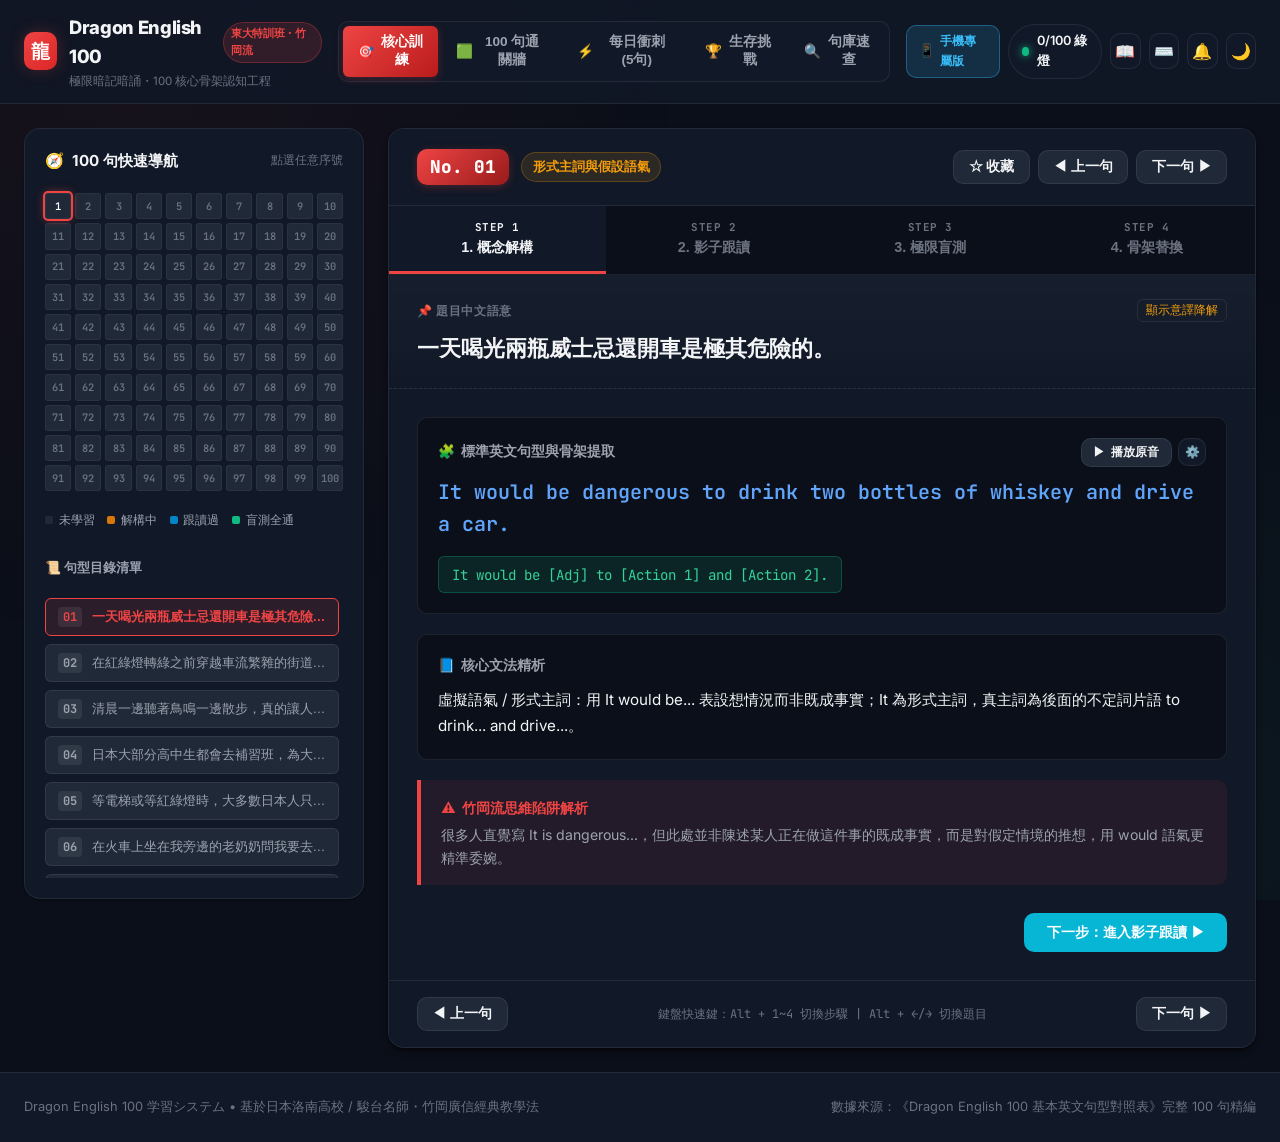
==== commit e1bd2370: "feat: complete dragon english 100 app" ====
--- a/index.html
+++ b/index.html
@@ -5,6 +5,12 @@
   <meta name="viewport" content="width=device-width, initial-scale=1.0">
   <title>Dragon English 100 - 竹岡廣信「極限暗記暗誦」學習系統</title>
   <meta name="description" content="依據日本東大特訓班《龍櫻》名師竹岡廣信經典《Dragon English 基本英文100》打造的高效英語大腦骨架訓練 Web 應用。">
+  <meta name="theme-color" content="#080c14">
+  <meta name="apple-mobile-web-app-capable" content="yes">
+  <meta name="apple-mobile-web-app-status-bar-style" content="black-translucent">
+  <link rel="icon" type="image/svg+xml" href="icon.svg">
+  <link rel="apple-touch-icon" href="icon.svg">
+  <link rel="manifest" href="manifest.json">
   <link rel="stylesheet" href="style.css">
   <link rel="preconnect" href="https://fonts.googleapis.com">
   <link rel="preconnect" href="https://fonts.gstatic.com" crossorigin>
@@ -47,6 +53,9 @@
       </nav>
 
       <div class="header-actions">
+        <a href="mobile.html" class="btn-pill" style="text-decoration: none; font-size: 0.78rem; padding: 0.35rem 0.75rem; background: rgba(56, 189, 248, 0.15); color: #38bdf8; border-color: rgba(56, 189, 248, 0.35); font-weight: 700; display: inline-flex; align-items: center; gap: 0.3rem;" title="開啟手機極速掌中版">
+          <span>📱</span> 手機專屬版
+        </a>
         <div class="header-stats-pill" title="100 句盲測全通關進度">
           <span class="stat-green-dot"></span>
           <span id="header-mastered-count">0/100 綠燈</span>
@@ -149,11 +158,9 @@
                   <div class="block-title" style="margin-bottom: 0;"><span>🧩</span> 標準英文句型與骨架提取</div>
                   <div style="display: flex; gap: 0.4rem; align-items: center;">
                     <button class="btn-pill" id="btn-step1-speak" style="font-size: 0.78rem; padding: 0.3rem 0.7rem;" title="播放標準原音">
-                      <span>▶</span> 原音 (1.0x)
+                      <span>▶</span> 播放原音
                     </button>
-                    <button class="btn-pill" id="btn-step1-speak-half" style="font-size: 0.78rem; padding: 0.3rem 0.7rem; color: #38bdf8; border-color: rgba(2, 132, 199, 0.4);" title="0.5 倍慢速朗讀，聽清每個單字發音細節">
-                      <span>🐢</span> 0.5x 慢速
-                    </button>
+                    <button class="btn-icon" id="btn-step1-tune" style="width: 28px; height: 28px; font-size: 0.75rem;" title="開啟調速選單">⚙️</button>
                   </div>
                 </div>
                 <div class="english-sentence-preview" id="deconstruct-en-preview">
@@ -220,27 +227,17 @@
 
                 <!-- Audio Speed & Voice Controls -->
                 <div class="audio-controls-row">
-                  <button class="btn-play-large" id="btn-play-shadow" title="以當前語速朗讀原音 (Space)">
+                  <button class="btn-play-large" id="btn-play-shadow" title="播放英文原音 (Space)">
                     <span>▶</span> 播放原音 (Space)
                   </button>
 
-                  <button class="btn-play-half" id="btn-play-half-speed" title="以 0.5 倍超慢速朗讀，聽清每個單字咬字與連音細節">
-                    <span>🐢</span> 0.5x 慢速朗讀
+                  <button class="btn-tune-speed" id="btn-open-speed-modal" title="開啟播放速度調整選單 (0.3x ~ 2.0x)">
+                    <span>⚙️ 調整速度 (<span id="current-speed-tag">1.00x</span>)</span>
                   </button>
 
                   <button class="btn-pill" id="btn-loop-shadow">
                     🔄 開始循環跟讀 (3次)
                   </button>
-
-                  <div class="audio-settings-group">
-                    <span>⚡ 語速:</span>
-                    <select class="select-rate" id="select-rate">
-                      <option value="0.5">0.5x (超慢清晰)</option>
-                      <option value="0.8">0.8x (慢速雕刻)</option>
-                      <option value="1.0" selected>1.0x (標準語速)</option>
-                      <option value="1.2">1.2x (極速挑戰)</option>
-                    </select>
-                  </div>
 
                   <div class="audio-settings-group">
                     <span>🗣️ 口音:</span>
@@ -365,14 +362,14 @@
                 </div>
               </div>
 
-              <!-- Official Substitution Demo -->
+              <!-- Official Substitution Demo (3 Practical Scenarios with Audio) -->
               <div class="demo-substitution-box">
-                <div class="block-title"><span>💼</span> 實戰情境抽換示範 (職場/日常實用)</div>
-                <div class="demo-en" id="demo-slot-en">
-                  It would be unwise to deploy the code and leave the office immediately.
-                </div>
-                <div class="demo-cn" id="demo-slot-cn">
-                  發布代碼後立刻離開辦公室是極不明智的。
+                <div class="block-title" style="display: flex; justify-content: space-between; align-items: center; margin-bottom: 0.8rem; flex-wrap: wrap; gap: 0.5rem;">
+                  <span>💼 實戰情境抽換示範 (職場 / 日常 / 溝通 3 大例句)</span>
+                  <span class="shortcuts-hint" style="font-weight: 500; color: #38bdf8;">點擊 🔊 聆聽英文原音</span>
+                </div>
+                <div class="slot-examples-list" id="slot-examples-list">
+                  <!-- Dynamically rendered 3 examples with audio buttons -->
                 </div>
               </div>
 
@@ -693,6 +690,65 @@
     </div>
   </div>
 
+  <!-- PLAYBACK SPEED CONTROLLER MODAL (播放速度調整選單) -->
+  <div class="modal-overlay" id="speed-modal">
+    <div class="modal-box speed-modal-box">
+      <!-- Modal Header matching user screenshot -->
+      <div class="speed-modal-header">
+        <button class="btn-speed-back" id="btn-close-speed">
+          <span class="speed-back-arrow">‹</span>
+          <span class="speed-header-title">播放速度</span>
+        </button>
+        <button class="btn-icon" id="btn-close-speed-x" title="關閉" style="border: none; background: transparent; font-size: 1.1rem;">✕</button>
+      </div>
+
+      <div class="speed-modal-body">
+        <!-- Big Speed Display: matching screenshot (e.g. 1.00x) -->
+        <div class="speed-big-display">
+          <span id="speed-display-num">1.00</span><span class="speed-unit">x</span>
+        </div>
+        <div class="speed-desc-hint" id="speed-desc-hint">
+          調整英文原音朗讀速度 (0.3x ~ 2.0x)
+        </div>
+
+        <!-- Slider with [-] and [+] Stepper Buttons (matching screenshot) -->
+        <div class="speed-slider-row">
+          <button class="speed-step-btn" id="btn-speed-minus" title="微調減少 (-0.05x)">
+            <span>−</span>
+          </button>
+          <div class="speed-slider-track-wrap">
+            <input 
+              type="range" 
+              class="speed-range-slider" 
+              id="speed-range-slider" 
+              min="0.30" 
+              max="2.00" 
+              step="0.05" 
+              value="1.00"
+            >
+          </div>
+          <button class="speed-step-btn" id="btn-speed-plus" title="微調增加 (+0.05x)">
+            <span>+</span>
+          </button>
+        </div>
+
+        <!-- Preset Quick Pill Buttons (matching screenshot) -->
+        <div class="speed-presets-label">快速預設檔位</div>
+        <div class="speed-presets-grid" id="speed-presets-grid"></div>
+
+        <!-- Test Listen & Done Footer -->
+        <div class="speed-action-footer">
+          <button class="btn-pill" id="btn-test-speed" style="background: rgba(56, 189, 248, 0.15); color: #38bdf8; border-color: #0284c7; padding: 0.6rem 1.2rem; font-weight: 700;">
+            <span>🔊</span> 試聽此速度
+          </button>
+          <button class="btn-submit-recall" id="btn-apply-speed" style="padding: 0.6rem 1.5rem;">
+            完成設定
+          </button>
+        </div>
+      </div>
+    </div>
+  </div>
+
   <!-- SHORTCUTS MODAL -->
   <div class="modal-overlay" id="shortcuts-modal">
     <div class="modal-box" style="max-width: 550px;">
@@ -708,11 +764,7 @@
           </tr>
           <tr style="border-bottom: 1px solid var(--bg-card-border);">
             <td style="padding: 0.6rem 0; font-family: var(--font-mono); color: #38bdf8;">Ctrl + Space</td>
-            <td style="color: var(--text-secondary);">隨時朗讀當前句子原音 (1.0x)</td>
-          </tr>
-          <tr style="border-bottom: 1px solid var(--bg-card-border);">
-            <td style="padding: 0.6rem 0; font-family: var(--font-mono); color: #38bdf8;">Ctrl + Alt + Space</td>
-            <td style="color: var(--text-secondary);">隨時以 0.5 倍慢速朗讀 (聽清細節)</td>
+            <td style="color: var(--text-secondary);">隨時朗讀當前句子原音</td>
           </tr>
           <tr style="border-bottom: 1px solid var(--bg-card-border);">
             <td style="padding: 0.6rem 0; font-family: var(--font-mono); color: #38bdf8;">Tab</td>
@@ -744,6 +796,7 @@
 
   <!-- Scripts -->
   <script src="data.js"></script>
+  <script src="examples.js"></script>
   <script src="app.js"></script>
 </body>
 </html>
--- a/style.css
+++ b/style.css
@@ -866,6 +866,28 @@
   color: #ffffff;
 }
 
+.btn-tune-speed {
+  padding: 0.68rem 1.1rem;
+  font-size: 0.88rem;
+  font-weight: 700;
+  border-radius: var(--radius-full);
+  background: rgba(255, 255, 255, 0.06);
+  color: var(--text-primary);
+  border: 1px solid var(--bg-card-border);
+  cursor: pointer;
+  display: inline-flex;
+  align-items: center;
+  gap: 0.45rem;
+  transition: var(--transition);
+}
+
+.btn-tune-speed:hover {
+  background: rgba(255, 255, 255, 0.14);
+  border-color: #38bdf8;
+  color: #38bdf8;
+  transform: translateY(-1px);
+}
+
 .audio-settings-group {
   display: flex;
   align-items: center;
@@ -1226,17 +1248,83 @@
   border-left: 4px solid var(--accent-gold);
 }
 
-.demo-en {
+.slot-examples-list {
+  display: flex;
+  flex-direction: column;
+  gap: 0.85rem;
+}
+
+.slot-example-card {
+  background: var(--bg-secondary);
+  border: 1px solid var(--bg-card-border);
+  border-radius: var(--radius-md);
+  padding: 1rem 1.25rem;
+  display: flex;
+  flex-direction: column;
+  gap: 0.4rem;
+  transition: var(--transition);
+}
+
+.slot-example-card:hover {
+  border-color: rgba(56, 189, 248, 0.4);
+  transform: translateX(3px);
+  box-shadow: 0 4px 12px rgba(0, 0, 0, 0.2);
+}
+
+.slot-example-top {
+  display: flex;
+  align-items: center;
+  justify-content: space-between;
+}
+
+.slot-context-badge {
+  font-size: 0.75rem;
+  font-weight: 700;
+  padding: 2px 8px;
+  border-radius: var(--radius-sm);
+  background: rgba(245, 158, 11, 0.12);
+  color: #fbbf24;
+  border: 1px solid rgba(245, 158, 11, 0.25);
+  display: inline-flex;
+  align-items: center;
+  gap: 0.3rem;
+}
+
+.btn-speak-example {
+  background: rgba(56, 189, 248, 0.12);
+  border: 1px solid rgba(56, 189, 248, 0.3);
+  color: #38bdf8;
+  padding: 0.3rem 0.75rem;
+  border-radius: var(--radius-full);
+  font-size: 0.8rem;
+  font-weight: 600;
+  cursor: pointer;
+  display: inline-flex;
+  align-items: center;
+  gap: 0.4rem;
+  transition: var(--transition);
+}
+
+.btn-speak-example:hover {
+  background: #0284c7;
+  color: #ffffff;
+  border-color: #0284c7;
+  transform: scale(1.04);
+}
+
+.slot-example-en {
   font-family: var(--font-mono);
   font-size: 1.05rem;
   font-weight: 600;
   color: var(--text-primary);
-  margin: 0.4rem 0;
-}
-
-.demo-cn {
+  line-height: 1.5;
+  margin-top: 0.2rem;
+}
+
+.slot-example-cn {
   font-size: 0.9rem;
   color: var(--text-secondary);
+  line-height: 1.5;
 }
 
 .user-slot-custom-card {
@@ -1795,3 +1883,275 @@
     flex-direction: column;
   }
 }
+
+/* ========================================================
+   PLAYBACK SPEED CONTROLLER MODAL (播放速度選單)
+   ======================================================== */
+.speed-modal-box {
+  max-width: 460px;
+  background: #11151f;
+  border: 1px solid rgba(255, 255, 255, 0.12);
+  border-radius: 24px;
+  padding: 1.5rem;
+  box-shadow: 0 25px 50px -12px rgba(0, 0, 0, 0.8), 0 0 30px rgba(2, 132, 199, 0.15);
+  animation: modalScaleUp 0.25s cubic-bezier(0.16, 1, 0.3, 1);
+}
+
+@keyframes modalScaleUp {
+  from { opacity: 0; transform: scale(0.93) translateY(10px); }
+  to { opacity: 1; transform: scale(1) translateY(0); }
+}
+
+.speed-modal-header {
+  display: flex;
+  align-items: center;
+  justify-content: space-between;
+  padding-bottom: 0.75rem;
+  border-bottom: 1px solid rgba(255, 255, 255, 0.08);
+}
+
+.btn-speed-back {
+  background: transparent;
+  border: none;
+  color: #ffffff;
+  display: inline-flex;
+  align-items: center;
+  gap: 0.5rem;
+  font-size: 1.15rem;
+  font-weight: 700;
+  cursor: pointer;
+  padding: 0.25rem 0.5rem;
+  border-radius: var(--radius-sm);
+  transition: var(--transition);
+}
+
+.btn-speed-back:hover {
+  color: #38bdf8;
+  background: rgba(255, 255, 255, 0.05);
+}
+
+.speed-back-arrow {
+  font-size: 1.5rem;
+  line-height: 1;
+}
+
+.speed-target-switch {
+  display: grid;
+  grid-template-columns: 1fr 1fr;
+  gap: 6px;
+  background: #090c13;
+  padding: 4px;
+  border-radius: 12px;
+  margin: 1.25rem 0 1rem;
+  border: 1px solid rgba(255, 255, 255, 0.06);
+}
+
+.speed-target-tab {
+  background: transparent;
+  border: none;
+  color: var(--text-secondary);
+  padding: 0.6rem 0.5rem;
+  border-radius: 8px;
+  font-weight: 700;
+  font-size: 0.88rem;
+  cursor: pointer;
+  transition: var(--transition);
+}
+
+.speed-target-tab:hover {
+  color: #ffffff;
+}
+
+.speed-target-tab.active {
+  background: linear-gradient(135deg, #0284c7, #0369a1);
+  color: #ffffff;
+  box-shadow: 0 2px 10px rgba(2, 132, 199, 0.4);
+}
+
+.speed-big-display {
+  text-align: center;
+  margin: 1.25rem 0 0.25rem;
+  font-size: 3.2rem;
+  font-family: var(--font-mono);
+  font-weight: 800;
+  color: #ffffff;
+  letter-spacing: -0.03em;
+  text-shadow: 0 4px 15px rgba(2, 132, 199, 0.2);
+}
+
+.speed-unit {
+  font-size: 2rem;
+  color: #38bdf8;
+  margin-left: 2px;
+}
+
+.speed-desc-hint {
+  text-align: center;
+  font-size: 0.85rem;
+  color: var(--text-secondary);
+  margin-bottom: 1.5rem;
+}
+
+/* Slider and Stepper buttons row (matching user screenshot) */
+.speed-slider-row {
+  display: flex;
+  align-items: center;
+  gap: 1rem;
+  margin: 1.5rem 0;
+  padding: 0 0.5rem;
+}
+
+.speed-step-btn {
+  width: 46px;
+  height: 46px;
+  border-radius: 50%;
+  background: #1c2333;
+  border: 1px solid rgba(255, 255, 255, 0.1);
+  color: #ffffff;
+  font-size: 1.6rem;
+  font-weight: 600;
+  display: flex;
+  align-items: center;
+  justify-content: center;
+  cursor: pointer;
+  transition: all 0.15s ease;
+  user-select: none;
+  flex-shrink: 0;
+}
+
+.speed-step-btn:hover {
+  background: #2a344d;
+  border-color: #38bdf8;
+  transform: scale(1.06);
+}
+
+.speed-step-btn:active {
+  transform: scale(0.94);
+}
+
+.speed-slider-track-wrap {
+  flex: 1;
+  display: flex;
+  align-items: center;
+}
+
+.speed-range-slider {
+  -webkit-appearance: none;
+  appearance: none;
+  width: 100%;
+  height: 6px;
+  background: #232a3d;
+  border-radius: 3px;
+  outline: none;
+  cursor: pointer;
+}
+
+.speed-range-slider::-webkit-slider-thumb {
+  -webkit-appearance: none;
+  appearance: none;
+  width: 24px;
+  height: 24px;
+  border-radius: 50%;
+  background: #ffffff;
+  cursor: grab;
+  box-shadow: 0 0 10px rgba(255, 255, 255, 0.6), 0 2px 4px rgba(0, 0, 0, 0.4);
+  transition: transform 0.1s ease;
+}
+
+.speed-range-slider::-webkit-slider-thumb:hover {
+  transform: scale(1.15);
+}
+
+.speed-range-slider::-moz-range-thumb {
+  width: 24px;
+  height: 24px;
+  border-radius: 50%;
+  background: #ffffff;
+  border: none;
+  cursor: grab;
+  box-shadow: 0 0 10px rgba(255, 255, 255, 0.6), 0 2px 4px rgba(0, 0, 0, 0.4);
+}
+
+/* Preset Quick Pill Buttons (matching user screenshot) */
+.speed-presets-label {
+  font-size: 0.75rem;
+  font-weight: 700;
+  text-transform: uppercase;
+  color: var(--text-muted);
+  letter-spacing: 0.05em;
+  margin-bottom: 0.6rem;
+}
+
+.speed-presets-grid {
+  display: flex;
+  gap: 8px;
+  overflow-x: auto;
+  padding-bottom: 6px;
+  margin-bottom: 1.5rem;
+}
+
+.speed-presets-grid::-webkit-scrollbar {
+  height: 4px;
+}
+
+.speed-presets-grid::-webkit-scrollbar-thumb {
+  background: rgba(255, 255, 255, 0.1);
+  border-radius: 2px;
+}
+
+.speed-preset-pill {
+  flex: 1;
+  min-width: 65px;
+  padding: 0.65rem 0.5rem;
+  background: #1c2333;
+  border: 1px solid rgba(255, 255, 255, 0.08);
+  border-radius: 14px;
+  color: #e2e8f0;
+  cursor: pointer;
+  display: flex;
+  flex-direction: column;
+  align-items: center;
+  justify-content: center;
+  gap: 2px;
+  transition: all 0.18s ease;
+  user-select: none;
+}
+
+.speed-preset-pill:hover {
+  background: #2a344d;
+  border-color: rgba(255, 255, 255, 0.2);
+}
+
+.speed-preset-pill.active {
+  background: #ffffff;
+  color: #0f172a;
+  border-color: #ffffff;
+  box-shadow: 0 0 16px rgba(255, 255, 255, 0.35);
+  transform: translateY(-2px);
+}
+
+.speed-preset-val {
+  font-family: var(--font-mono);
+  font-size: 1.05rem;
+  font-weight: 800;
+}
+
+.speed-preset-sub {
+  font-size: 0.68rem;
+  font-weight: 600;
+  opacity: 0.75;
+}
+
+.speed-preset-pill.active .speed-preset-sub {
+  opacity: 1;
+  color: #0369a1;
+}
+
+.speed-action-footer {
+  display: flex;
+  align-items: center;
+  justify-content: space-between;
+  gap: 1rem;
+  padding-top: 1rem;
+  border-top: 1px solid rgba(255, 255, 255, 0.08);
+}
